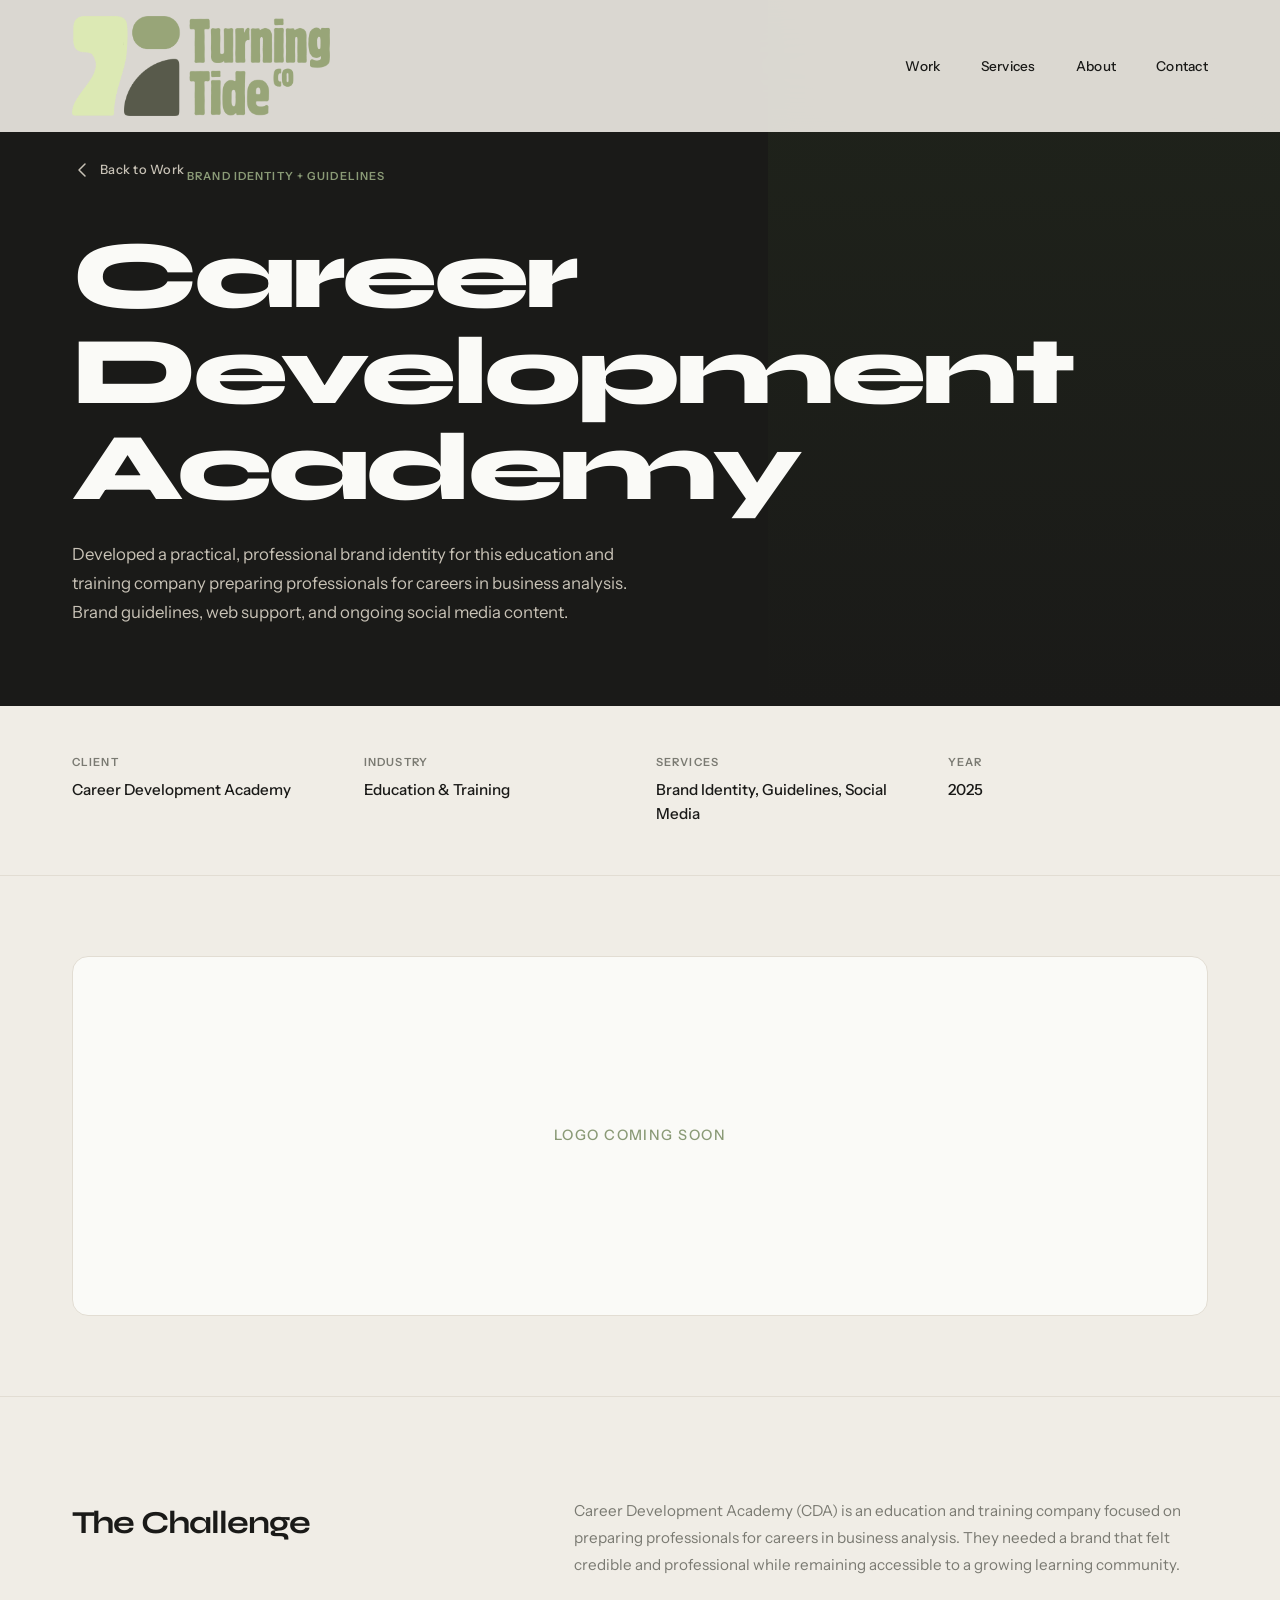
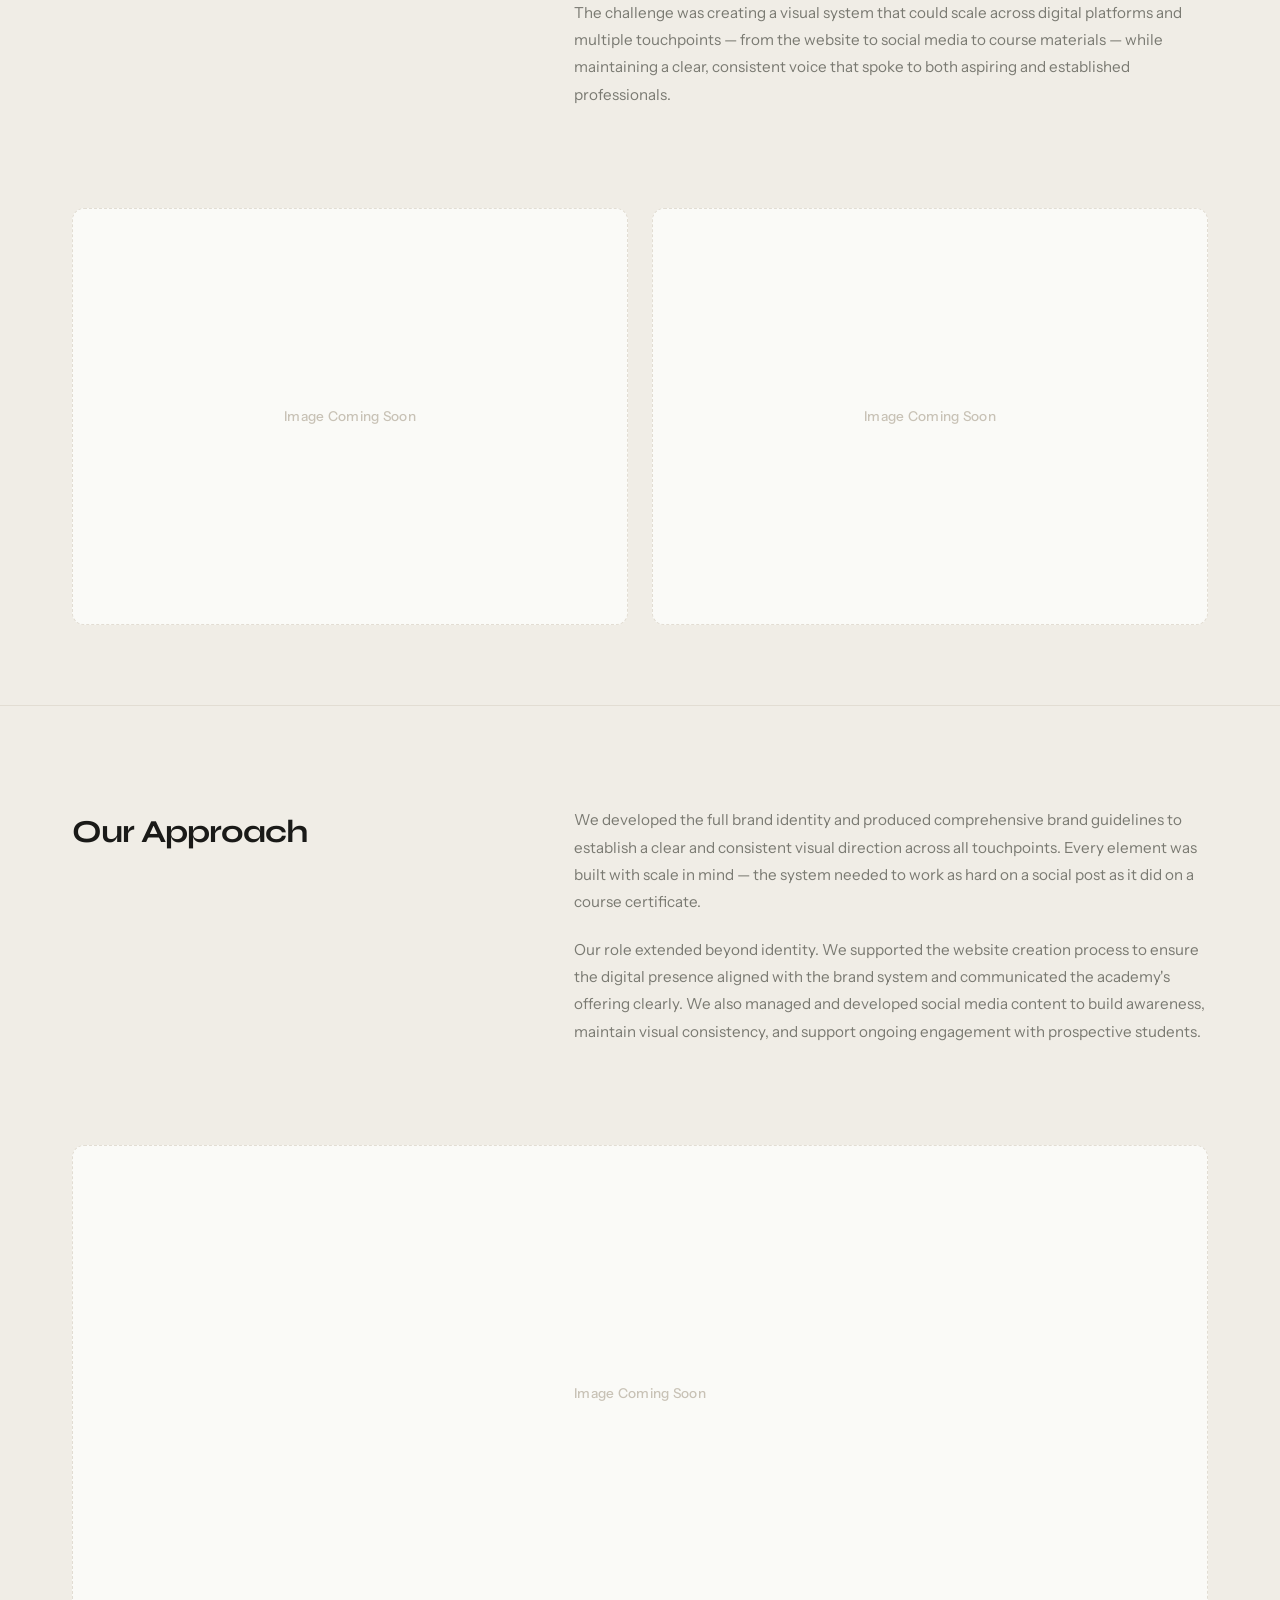
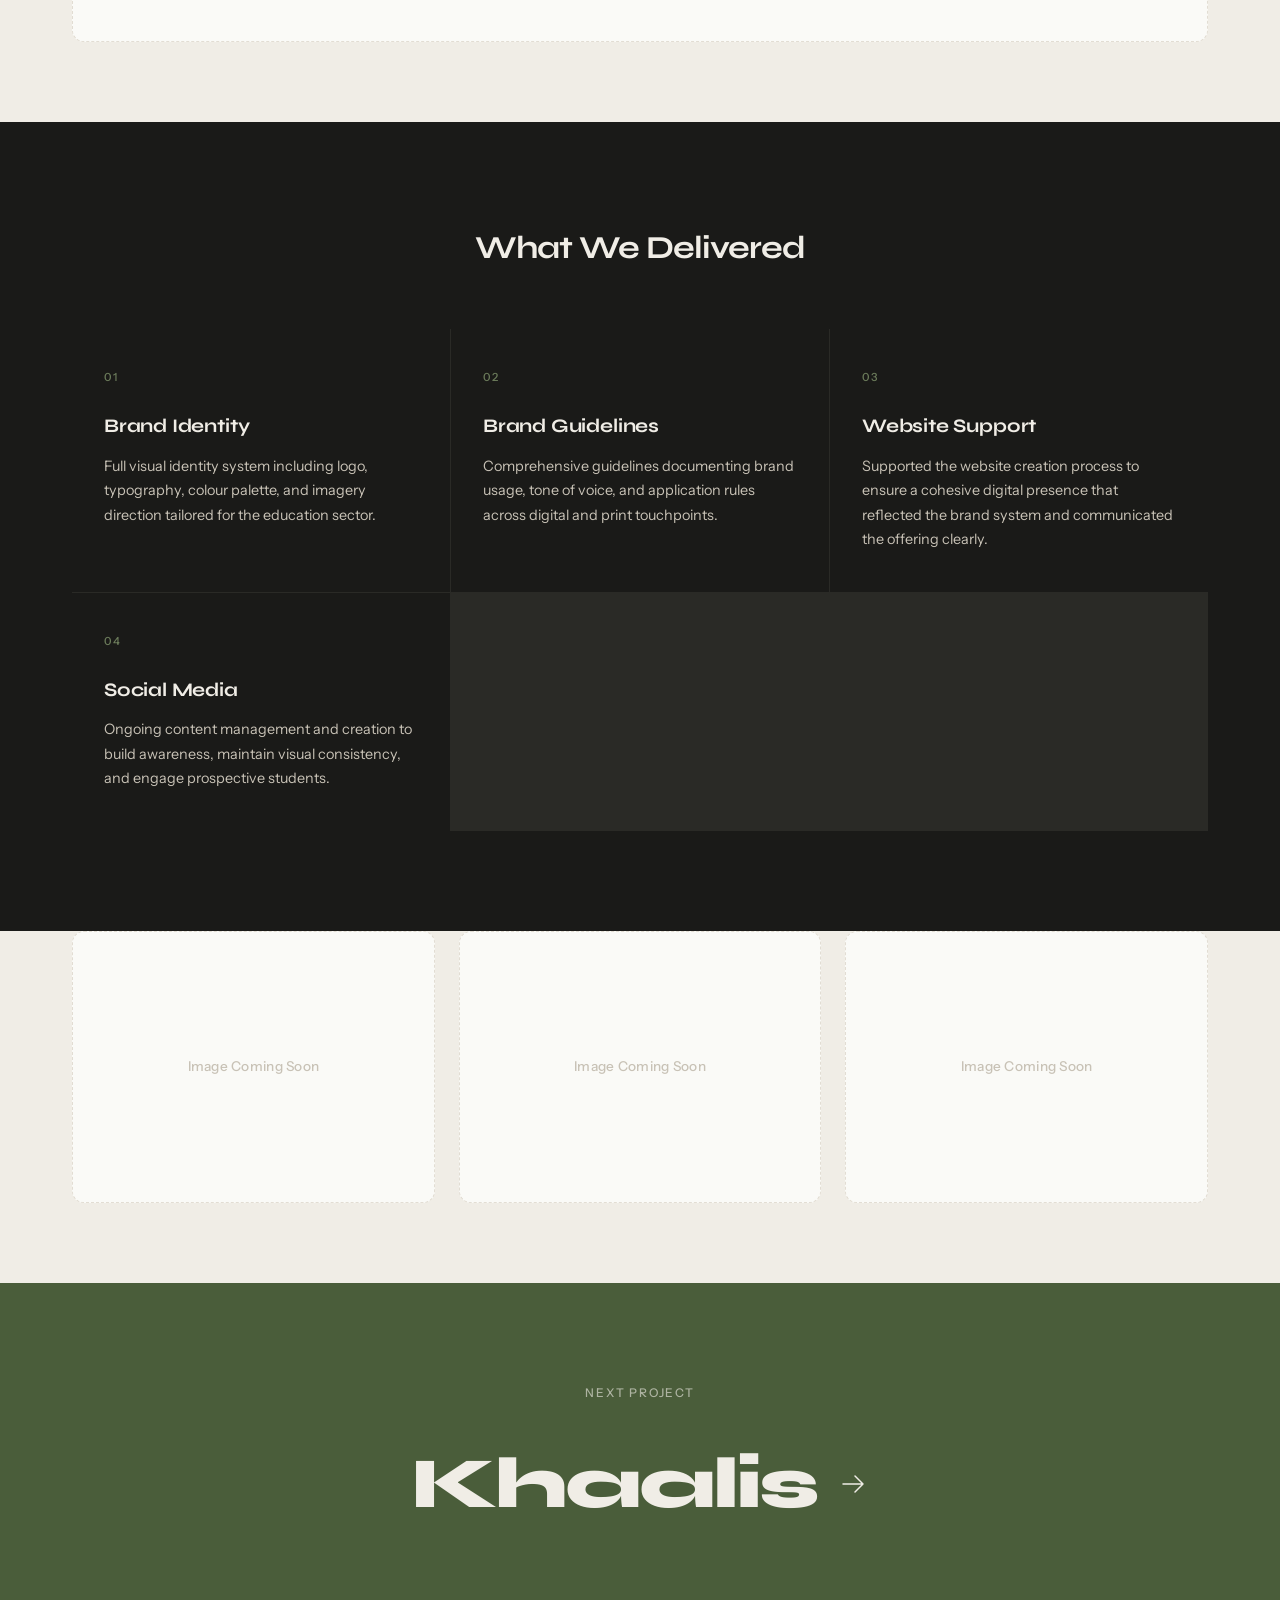
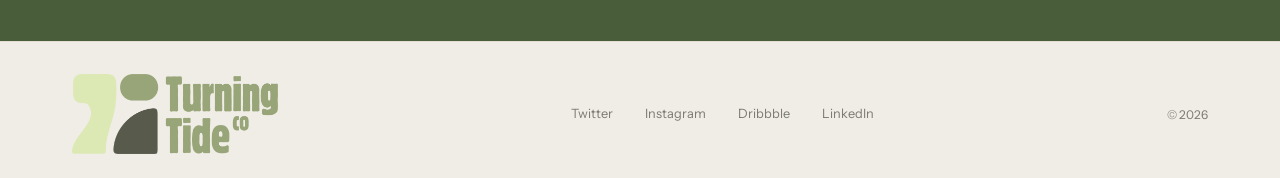
==== cda.html @ 1b7a9dc4 "Add Career Development Academy as fourth case study CDA education and training brand added with bran" ====
<!DOCTYPE html>
<html lang="en">
<head>
  <meta charset="UTF-8">
  <meta name="viewport" content="width=device-width, initial-scale=1.0">
  <title>Career Development Academy — Turning Tide</title>
  <link rel="stylesheet" href="styles.css">
  <link rel="preconnect" href="https://fonts.googleapis.com">
  <link rel="preconnect" href="https://fonts.gstatic.com" crossorigin>
  <link href="https://fonts.googleapis.com/css2?family=Instrument+Sans:wght@400;500;600;700&family=Syne:wght@600;700;800&display=swap" rel="stylesheet">
</head>
<body>

  <!-- Cursor follower -->
  <div class="cursor" id="cursor"></div>

  <!-- Navigation -->
  <nav class="nav nav--scrolled nav--case" id="nav">
    <div class="container nav__inner">
      <a href="index.html" class="nav__logo">
        <img src="logo.png" alt="Turning Tide" class="nav__logo-icon">
      </a>
      <button class="nav__toggle" id="navToggle" aria-label="Toggle menu">
        <span></span>
        <span></span>
      </button>
      <ul class="nav__links" id="navLinks">
        <li><a href="index.html#work">Work</a></li>
        <li><a href="index.html#services">Services</a></li>
        <li><a href="index.html#about">About</a></li>
        <li><a href="index.html#contact">Contact</a></li>
      </ul>
    </div>
  </nav>

  <!-- Case Hero -->
  <header class="case-hero">
    <div class="container">
      <a href="index.html#work" class="case-hero__back">
        <svg width="20" height="20" viewBox="0 0 20 20" fill="none"><path d="M13 4L7 10L13 16" stroke="currentColor" stroke-width="1.5" stroke-linecap="round" stroke-linejoin="round"/></svg>
        Back to Work
      </a>
      <span class="case-hero__category">Brand Identity + Guidelines</span>
      <h1 class="case-hero__title">Career Development Academy</h1>
      <p class="case-hero__summary">Developed a practical, professional brand identity for this education and training company preparing professionals for careers in business analysis. Brand guidelines, web support, and ongoing social media content.</p>
    </div>
  </header>

  <!-- Project Details -->
  <section class="case-details">
    <div class="container">
      <div class="case-details__grid">
        <div class="case-detail">
          <span class="case-detail__label">Client</span>
          <span class="case-detail__value">Career Development Academy</span>
        </div>
        <div class="case-detail">
          <span class="case-detail__label">Industry</span>
          <span class="case-detail__value">Education &amp; Training</span>
        </div>
        <div class="case-detail">
          <span class="case-detail__label">Services</span>
          <span class="case-detail__value">Brand Identity, Guidelines, Social Media</span>
        </div>
        <div class="case-detail">
          <span class="case-detail__label">Year</span>
          <span class="case-detail__value">2025</span>
        </div>
      </div>
    </div>
  </section>

  <!-- Brand Logo Display -->
  <section class="case-showcase">
    <div class="container">
      <div class="case-showcase__logo case-showcase__logo--placeholder">
        <span>Logo Coming Soon</span>
      </div>
    </div>
  </section>

  <!-- Overview -->
  <section class="case-block">
    <div class="container">
      <div class="case-block__layout">
        <h2 class="case-block__title">The Challenge</h2>
        <div class="case-block__text">
          <p>Career Development Academy (CDA) is an education and training company focused on preparing professionals for careers in business analysis. They needed a brand that felt credible and professional while remaining accessible to a growing learning community.</p>
          <p>The challenge was creating a visual system that could scale across digital platforms and multiple touchpoints — from the website to social media to course materials — while maintaining a clear, consistent voice that spoke to both aspiring and established professionals.</p>
        </div>
      </div>
    </div>
  </section>

  <!-- Gallery -->
  <section class="case-gallery">
    <div class="container">
      <div class="case-gallery__grid case-gallery__grid--2">
        <div class="case-gallery__item">
          <div class="case-gallery__placeholder"><span>Image Coming Soon</span></div>
        </div>
        <div class="case-gallery__item">
          <div class="case-gallery__placeholder"><span>Image Coming Soon</span></div>
        </div>
      </div>
    </div>
  </section>

  <!-- Approach -->
  <section class="case-block">
    <div class="container">
      <div class="case-block__layout">
        <h2 class="case-block__title">Our Approach</h2>
        <div class="case-block__text">
          <p>We developed the full brand identity and produced comprehensive brand guidelines to establish a clear and consistent visual direction across all touchpoints. Every element was built with scale in mind — the system needed to work as hard on a social post as it did on a course certificate.</p>
          <p>Our role extended beyond identity. We supported the website creation process to ensure the digital presence aligned with the brand system and communicated the academy's offering clearly. We also managed and developed social media content to build awareness, maintain visual consistency, and support ongoing engagement with prospective students.</p>
        </div>
      </div>
    </div>
  </section>

  <!-- Full Width Gallery -->
  <section class="case-gallery">
    <div class="container">
      <div class="case-gallery__full">
        <div class="case-gallery__placeholder case-gallery__placeholder--wide"><span>Image Coming Soon</span></div>
      </div>
    </div>
  </section>

  <!-- What We Delivered -->
  <section class="case-block case-block--dark">
    <div class="container">
      <h2 class="case-block__title case-block__title--center">What We Delivered</h2>
      <div class="case-deliverables__grid">
        <div class="case-deliverable">
          <span class="case-deliverable__num">01</span>
          <h3>Brand Identity</h3>
          <p>Full visual identity system including logo, typography, colour palette, and imagery direction tailored for the education sector.</p>
        </div>
        <div class="case-deliverable">
          <span class="case-deliverable__num">02</span>
          <h3>Brand Guidelines</h3>
          <p>Comprehensive guidelines documenting brand usage, tone of voice, and application rules across digital and print touchpoints.</p>
        </div>
        <div class="case-deliverable">
          <span class="case-deliverable__num">03</span>
          <h3>Website Support</h3>
          <p>Supported the website creation process to ensure a cohesive digital presence that reflected the brand system and communicated the offering clearly.</p>
        </div>
        <div class="case-deliverable">
          <span class="case-deliverable__num">04</span>
          <h3>Social Media</h3>
          <p>Ongoing content management and creation to build awareness, maintain visual consistency, and engage prospective students.</p>
        </div>
      </div>
    </div>
  </section>

  <!-- Bottom Gallery -->
  <section class="case-gallery">
    <div class="container">
      <div class="case-gallery__grid case-gallery__grid--3">
        <div class="case-gallery__item">
          <div class="case-gallery__placeholder"><span>Image Coming Soon</span></div>
        </div>
        <div class="case-gallery__item">
          <div class="case-gallery__placeholder"><span>Image Coming Soon</span></div>
        </div>
        <div class="case-gallery__item">
          <div class="case-gallery__placeholder"><span>Image Coming Soon</span></div>
        </div>
      </div>
    </div>
  </section>

  <!-- Next Project -->
  <section class="case-next">
    <div class="container">
      <span class="case-next__label">Next Project</span>
      <a href="khaalis.html" class="case-next__link">
        <h2 class="case-next__title">Khaalis</h2>
        <svg width="32" height="32" viewBox="0 0 32 32" fill="none"><path d="M6 16H26M26 16L18 8M26 16L18 24" stroke="currentColor" stroke-width="1.5" stroke-linecap="round" stroke-linejoin="round"/></svg>
      </a>
    </div>
  </section>

  <!-- Footer -->
  <footer class="footer">
    <div class="container footer__inner">
      <a href="index.html" class="footer__logo">
        <img src="logo.png" alt="Turning Tide" class="footer__logo-icon">
      </a>
      <div class="footer__links">
        <a href="#">Twitter</a>
        <a href="#">Instagram</a>
        <a href="#">Dribbble</a>
        <a href="#">LinkedIn</a>
      </div>
      <span class="footer__copy">&copy; 2026</span>
    </div>
  </footer>

  <script src="script.js"></script>
</body>
</html>
---- styles.css ----
/* ========================================
   Turning Tide — Minimalist Creative Agency
   Green Khaki Palette
   ======================================== */

*, *::before, *::after {
  margin: 0;
  padding: 0;
  box-sizing: border-box;
}

:root {
  --khaki: #6b7b5a;
  --khaki-light: #8a9a76;
  --khaki-dark: #4a5d3a;
  --khaki-muted: #3d4f32;
  --olive: #2c3a22;
  --cream: #f0ede6;
  --cream-dark: #e2ddd3;
  --stone: #c8c2b6;
  --charcoal: #1a1a18;
  --charcoal-light: #2a2a26;
  --text: #1a1a18;
  --text-muted: #7a7a72;
  --white: #fafaf7;
  --font-heading: 'Syne', sans-serif;
  --font-body: 'Instrument Sans', sans-serif;
  --ease: cubic-bezier(0.16, 1, 0.3, 1);
}

html {
  scroll-behavior: smooth;
  -webkit-font-smoothing: antialiased;
}

body {
  font-family: var(--font-body);
  background: var(--cream);
  color: var(--text);
  line-height: 1.6;
  overflow-x: hidden;
  cursor: default;
}

a {
  color: inherit;
  text-decoration: none;
}

ul { list-style: none; }

.container {
  width: 100%;
  max-width: 1200px;
  margin: 0 auto;
  padding: 0 32px;
}

/* --- Custom Cursor --- */
.cursor {
  width: 16px;
  height: 16px;
  border: 1.5px solid var(--khaki-dark);
  border-radius: 50%;
  position: fixed;
  pointer-events: none;
  z-index: 9999;
  transition: transform 0.15s var(--ease), opacity 0.15s;
  transform: translate(-50%, -50%);
  opacity: 0;
  mix-blend-mode: difference;
}

.cursor--visible {
  opacity: 1;
}

.cursor--hover {
  transform: translate(-50%, -50%) scale(3);
  background: var(--khaki);
  border-color: var(--khaki);
  opacity: 0.3;
}

/* --- Navigation --- */
.nav {
  position: fixed;
  top: 0;
  left: 0;
  right: 0;
  z-index: 100;
  padding: 24px 0;
  transition: all 0.5s var(--ease);
  mix-blend-mode: difference;
}

.nav--scrolled {
  mix-blend-mode: normal;
  background: rgba(240, 237, 230, 0.9);
  backdrop-filter: blur(30px);
  padding: 16px 0;
}

.nav__inner {
  display: flex;
  align-items: center;
  justify-content: space-between;
}

.nav__logo {
  display: flex;
  align-items: center;
}

.nav__logo-icon {
  height: 100px;
  width: auto;
}

.nav__links {
  display: flex;
  align-items: center;
  gap: 40px;
}

.nav__links a {
  font-size: 0.85rem;
  font-weight: 500;
  color: var(--white);
  letter-spacing: 0.02em;
  position: relative;
  transition: opacity 0.3s;
}

.nav--scrolled .nav__links a {
  color: var(--text);
}

.nav__links a::after {
  content: '';
  position: absolute;
  bottom: -4px;
  left: 0;
  width: 0;
  height: 1px;
  background: currentColor;
  transition: width 0.3s var(--ease);
}

.nav__links a:hover::after {
  width: 100%;
}

.nav__toggle {
  display: none;
  flex-direction: column;
  gap: 6px;
  background: none;
  border: none;
  cursor: pointer;
  padding: 4px;
  width: 28px;
}

.nav__toggle span {
  display: block;
  width: 100%;
  height: 1.5px;
  background: var(--white);
  transition: all 0.3s var(--ease);
}

.nav--scrolled .nav__toggle span {
  background: var(--charcoal);
}

/* --- Hero --- */
.hero {
  min-height: 100vh;
  display: flex;
  align-items: flex-end;
  padding: 0 0 80px;
  background: var(--charcoal);
  position: relative;
  overflow: hidden;
}

.hero::before {
  content: '';
  position: absolute;
  top: 0;
  right: 0;
  width: 50%;
  height: 100%;
  background: linear-gradient(180deg, var(--olive) 0%, var(--charcoal) 100%);
  opacity: 0.4;
}

.hero .container {
  position: relative;
  z-index: 2;
  width: 100%;
}

.hero__tagline {
  font-size: 0.8rem;
  font-weight: 500;
  letter-spacing: 0.15em;
  text-transform: uppercase;
  color: var(--khaki-light);
  margin-bottom: 32px;
}

.hero__title {
  font-family: var(--font-heading);
  font-weight: 800;
  line-height: 0.95;
  letter-spacing: -0.04em;
}

.hero__line {
  display: block;
  font-size: clamp(3.5rem, 10vw, 8rem);
  color: var(--white);
}

.hero__line--accent {
  color: var(--khaki-light);
}

.hero__scroll {
  position: absolute;
  right: 48px;
  bottom: 80px;
  display: flex;
  flex-direction: column;
  align-items: center;
  gap: 12px;
  z-index: 2;
}

.hero__scroll span {
  font-size: 0.7rem;
  letter-spacing: 0.15em;
  text-transform: uppercase;
  color: var(--stone);
  writing-mode: vertical-rl;
}

.hero__scroll-line {
  width: 1px;
  height: 60px;
  background: var(--khaki);
  position: relative;
  overflow: hidden;
}

.hero__scroll-line::after {
  content: '';
  position: absolute;
  top: -100%;
  left: 0;
  width: 100%;
  height: 100%;
  background: var(--cream);
  animation: scrollLine 2s ease-in-out infinite;
}

@keyframes scrollLine {
  0% { top: -100%; }
  100% { top: 100%; }
}

/* --- Marquee --- */
.marquee {
  padding: 24px 0;
  border-top: 1px solid var(--cream-dark);
  border-bottom: 1px solid var(--cream-dark);
  overflow: hidden;
  background: var(--cream);
}

.marquee__track {
  display: flex;
  gap: 40px;
  align-items: center;
  animation: marquee 20s linear infinite;
  width: max-content;
}

.marquee__track span {
  font-family: var(--font-heading);
  font-size: 0.85rem;
  font-weight: 600;
  letter-spacing: 0.1em;
  text-transform: uppercase;
  color: var(--text-muted);
  white-space: nowrap;
}

.marquee__dot {
  width: 5px;
  height: 5px;
  border-radius: 50%;
  background: var(--khaki);
  flex-shrink: 0;
}

@keyframes marquee {
  0% { transform: translateX(0); }
  100% { transform: translateX(-50%); }
}

/* --- Section Common --- */
.section-header {
  display: flex;
  align-items: baseline;
  gap: 24px;
  margin-bottom: 64px;
  padding-bottom: 24px;
  border-bottom: 1px solid var(--cream-dark);
}

.section-number {
  font-family: var(--font-body);
  font-size: 0.75rem;
  font-weight: 500;
  color: var(--text-muted);
  letter-spacing: 0.05em;
}

.section-title {
  font-family: var(--font-heading);
  font-size: clamp(1.5rem, 3vw, 2rem);
  font-weight: 700;
  letter-spacing: -0.03em;
  color: var(--charcoal);
}

/* --- Work --- */
.work {
  padding: 120px 0;
}

.work__grid {
  display: grid;
  grid-template-columns: repeat(2, 1fr);
  gap: 32px;
}

.work-card {
  background: var(--white);
  border-radius: 16px;
  overflow: hidden;
  border: 1px solid var(--cream-dark);
  transition: transform 0.4s var(--ease), box-shadow 0.4s var(--ease);
}

.work-card:hover {
  transform: translateY(-4px);
  box-shadow: 0 20px 60px rgba(0, 0, 0, 0.08);
}

.work-card__logo {
  display: flex;
  align-items: center;
  justify-content: center;
  height: 240px;
  padding: 40px;
  background: var(--cream);
  border-bottom: 1px solid var(--cream-dark);
}

.work-card__logo img {
  max-height: 100%;
  max-width: 100%;
  object-fit: contain;
}

.work-card__logo--placeholder {
  background: var(--charcoal);
}

.work-card__logo--placeholder span {
  font-family: var(--font-heading);
  font-size: 4rem;
  font-weight: 800;
  color: var(--khaki-light);
  letter-spacing: -0.04em;
}

.case-showcase__logo--placeholder {
  background: var(--charcoal);
  border: none;
}

.case-showcase__logo--placeholder span {
  font-size: 0.9rem;
  font-weight: 500;
  letter-spacing: 0.1em;
  text-transform: uppercase;
  color: var(--khaki-light);
}

.work-card__body {
  padding: 32px;
}

.work-card__category {
  font-size: 0.7rem;
  font-weight: 600;
  letter-spacing: 0.1em;
  text-transform: uppercase;
  color: var(--khaki);
}

.work-card__title {
  font-family: var(--font-heading);
  font-size: 1.6rem;
  font-weight: 700;
  letter-spacing: -0.03em;
  color: var(--charcoal);
  margin: 8px 0 12px;
}

.work-card__desc {
  font-size: 0.9rem;
  color: var(--text-muted);
  line-height: 1.65;
}

.work-card__buttons {
  display: flex;
  gap: 12px;
  margin-top: 20px;
}

.work-card__btn {
  display: inline-block;
  padding: 12px 28px;
  font-size: 0.75rem;
  font-weight: 600;
  letter-spacing: 0.08em;
  text-transform: uppercase;
  color: var(--cream);
  background: var(--charcoal);
  border: 1px solid var(--charcoal);
  transition: all 0.3s var(--ease);
  text-decoration: none;
}

.work-card__btn:hover {
  background: var(--khaki-dark);
  border-color: var(--khaki-dark);
}

.work-card__btn--outline {
  background: transparent;
  color: var(--charcoal);
  border-color: var(--cream-dark);
}

.work-card__btn--outline:hover {
  background: var(--charcoal);
  color: var(--cream);
  border-color: var(--charcoal);
}

/* --- Services --- */
.services {
  padding: 120px 0;
  background: var(--charcoal);
  color: var(--cream);
}

.services .section-header {
  border-bottom-color: var(--charcoal-light);
}

.services .section-number {
  color: var(--khaki);
}

.services .section-title {
  color: var(--cream);
}

.services__grid {
  display: grid;
  grid-template-columns: repeat(3, 1fr);
  gap: 1px;
  background: var(--charcoal-light);
}

.service {
  padding: 48px 40px;
  background: var(--charcoal);
  transition: background 0.4s var(--ease);
}

.service:hover {
  background: var(--charcoal-light);
}

.service__number {
  display: block;
  font-size: 0.7rem;
  font-weight: 500;
  color: var(--khaki);
  letter-spacing: 0.1em;
  margin-bottom: 32px;
}

.service__title {
  font-family: var(--font-heading);
  font-size: 1.5rem;
  font-weight: 700;
  letter-spacing: -0.02em;
  color: var(--cream);
  margin-bottom: 16px;
}

.service__desc {
  font-size: 0.9rem;
  color: var(--stone);
  line-height: 1.7;
}

/* --- About --- */
.about {
  padding: 120px 0;
}

.about__content {
  display: grid;
  grid-template-columns: 2fr 1fr;
  gap: 80px;
  align-items: start;
  margin-bottom: 100px;
}

.about__large {
  font-family: var(--font-heading);
  font-size: clamp(1.3rem, 2.5vw, 1.8rem);
  font-weight: 600;
  line-height: 1.4;
  letter-spacing: -0.02em;
  color: var(--charcoal);
  margin-bottom: 24px;
}

.about__text p:last-child {
  font-size: 0.95rem;
  color: var(--text-muted);
  line-height: 1.75;
}

.about__stats {
  display: flex;
  flex-direction: column;
  gap: 32px;
  padding-top: 8px;
}

.about__stat-number {
  display: block;
  font-family: var(--font-heading);
  font-size: 2.5rem;
  font-weight: 700;
  color: var(--khaki-dark);
  letter-spacing: -0.03em;
  line-height: 1;
}

.about__stat-label {
  font-size: 0.8rem;
  color: var(--text-muted);
  letter-spacing: 0.05em;
  text-transform: uppercase;
  margin-top: 4px;
}

/* Process */
.process {
  padding-top: 80px;
  border-top: 1px solid var(--cream-dark);
}

.process__heading {
  font-family: var(--font-heading);
  font-size: 1.2rem;
  font-weight: 700;
  letter-spacing: -0.02em;
  margin-bottom: 48px;
  color: var(--charcoal);
}

.process__steps {
  display: grid;
  grid-template-columns: repeat(4, 1fr);
  gap: 32px;
}

.process__step {
  display: flex;
  flex-direction: column;
  gap: 16px;
}

.process__step-num {
  font-size: 0.7rem;
  font-weight: 500;
  color: var(--khaki);
  letter-spacing: 0.1em;
}

.process__step h4 {
  font-family: var(--font-heading);
  font-size: 1rem;
  font-weight: 700;
  color: var(--charcoal);
  margin-bottom: 4px;
}

.process__step p {
  font-size: 0.85rem;
  color: var(--text-muted);
  line-height: 1.65;
}

/* --- Testimonials --- */
.testimonials {
  padding: 100px 0;
  background: var(--khaki-dark);
}

.testimonials__list {
  display: grid;
  grid-template-columns: repeat(2, 1fr);
  gap: 48px;
}

.testimonial p {
  font-family: var(--font-heading);
  font-size: clamp(1.1rem, 2vw, 1.4rem);
  font-weight: 600;
  color: var(--cream);
  line-height: 1.5;
  letter-spacing: -0.01em;
  margin-bottom: 24px;
}

.testimonial cite {
  font-style: normal;
  font-size: 0.8rem;
  color: var(--khaki-light);
  letter-spacing: 0.05em;
}

/* --- Contact --- */
.contact {
  padding: 120px 0;
}

.contact__inner {
  display: grid;
  grid-template-columns: 1fr 1fr;
  gap: 80px;
  align-items: start;
}

.contact__title {
  font-family: var(--font-heading);
  font-size: clamp(2.5rem, 5vw, 4rem);
  font-weight: 800;
  letter-spacing: -0.04em;
  line-height: 1.05;
  color: var(--charcoal);
  margin-top: 16px;
  margin-bottom: 32px;
}

.contact__details a {
  font-size: 0.9rem;
  color: var(--text-muted);
  border-bottom: 1px solid var(--cream-dark);
  padding-bottom: 2px;
  transition: all 0.3s;
}

.contact__details a:hover {
  color: var(--khaki-dark);
  border-color: var(--khaki-dark);
}

.contact__form {
  display: flex;
  flex-direction: column;
  gap: 0;
}

.form-group {
  border-bottom: 1px solid var(--cream-dark);
}

.form-group input,
.form-group select,
.form-group textarea {
  width: 100%;
  padding: 20px 0;
  background: transparent;
  border: none;
  color: var(--text);
  font-family: var(--font-body);
  font-size: 0.95rem;
  outline: none;
  transition: border-color 0.3s;
}

.form-group input::placeholder,
.form-group textarea::placeholder {
  color: var(--stone);
}

.form-group input:focus,
.form-group select:focus,
.form-group textarea:focus {
  border-color: var(--khaki);
}

.form-group select {
  appearance: none;
  background-image: url("data:image/svg+xml,%3Csvg width='10' height='6' viewBox='0 0 10 6' fill='none' xmlns='http://www.w3.org/2000/svg'%3E%3Cpath d='M1 1l4 4 4-4' stroke='%237a7a72' stroke-width='1' stroke-linecap='round'/%3E%3C/svg%3E");
  background-repeat: no-repeat;
  background-position: right 0 center;
  cursor: pointer;
}

.form-group textarea {
  resize: none;
  min-height: 80px;
}

.btn {
  display: inline-flex;
  align-items: center;
  justify-content: center;
  padding: 18px 48px;
  background: var(--charcoal);
  color: var(--cream);
  border: none;
  border-radius: 0;
  font-family: var(--font-body);
  font-weight: 600;
  font-size: 0.85rem;
  letter-spacing: 0.05em;
  text-transform: uppercase;
  cursor: pointer;
  transition: all 0.4s var(--ease);
  margin-top: 32px;
  align-self: flex-start;
}

.btn:hover {
  background: var(--khaki-dark);
}

/* --- Footer --- */
.footer {
  padding: 32px 0;
  border-top: 1px solid var(--cream-dark);
}

.footer__inner {
  display: flex;
  align-items: center;
  justify-content: space-between;
}

.footer__logo {
  display: flex;
  align-items: center;
  gap: 10px;
  font-family: var(--font-heading);
  font-weight: 700;
  font-size: 0.85rem;
  letter-spacing: -0.02em;
  color: var(--charcoal);
  text-decoration: none;
}

.footer__logo-icon {
  height: 80px;
  width: auto;
}

.footer__links {
  display: flex;
  gap: 32px;
}

.footer__links a {
  font-size: 0.8rem;
  color: var(--text-muted);
  transition: color 0.3s;
}

.footer__links a:hover {
  color: var(--charcoal);
}

.footer__copy {
  font-size: 0.75rem;
  color: var(--text-muted);
}

/* --- Case Study Pages --- */
.nav--case {
  mix-blend-mode: normal;
}

.case-hero {
  padding: 160px 0 80px;
  background: var(--charcoal);
  position: relative;
}

.case-hero::before {
  content: '';
  position: absolute;
  top: 0;
  right: 0;
  width: 40%;
  height: 100%;
  background: linear-gradient(180deg, var(--olive) 0%, var(--charcoal) 100%);
  opacity: 0.3;
}

.case-hero .container {
  position: relative;
  z-index: 2;
}

.case-hero__back {
  display: inline-flex;
  align-items: center;
  gap: 8px;
  font-size: 0.8rem;
  font-weight: 500;
  color: var(--stone);
  letter-spacing: 0.02em;
  margin-bottom: 48px;
  transition: color 0.3s;
}

.case-hero__back:hover {
  color: var(--cream);
}

.case-hero__category {
  display: inline-block;
  font-size: 0.7rem;
  font-weight: 600;
  letter-spacing: 0.1em;
  text-transform: uppercase;
  color: var(--khaki-light);
  margin-bottom: 16px;
}

.case-hero__title {
  font-family: var(--font-heading);
  font-size: clamp(3.5rem, 8vw, 6rem);
  font-weight: 800;
  letter-spacing: -0.04em;
  line-height: 1;
  color: var(--white);
  margin-bottom: 24px;
}

.case-hero__summary {
  font-size: 1.05rem;
  color: var(--stone);
  line-height: 1.7;
  max-width: 560px;
}

.case-hero__actions {
  margin-top: 32px;
}

.case-hero__link {
  display: inline-block;
  padding: 14px 36px;
  font-size: 0.75rem;
  font-weight: 600;
  letter-spacing: 0.08em;
  text-transform: uppercase;
  color: var(--charcoal);
  background: var(--cream);
  transition: all 0.3s var(--ease);
}

.case-hero__link:hover {
  background: var(--khaki-light);
  color: var(--charcoal);
}

/* Case Details Bar */
.case-details {
  padding: 48px 0;
  border-bottom: 1px solid var(--cream-dark);
}

.case-details__grid {
  display: grid;
  grid-template-columns: repeat(4, 1fr);
  gap: 32px;
}

.case-detail {
  display: flex;
  flex-direction: column;
  gap: 6px;
}

.case-detail__label {
  font-size: 0.7rem;
  font-weight: 600;
  letter-spacing: 0.1em;
  text-transform: uppercase;
  color: var(--text-muted);
}

.case-detail__value {
  font-size: 0.95rem;
  color: var(--charcoal);
  font-weight: 500;
}

/* Case Showcase (logo display) */
.case-showcase {
  padding: 80px 0;
}

.case-showcase__logo {
  display: flex;
  align-items: center;
  justify-content: center;
  background: var(--white);
  border: 1px solid var(--cream-dark);
  border-radius: 16px;
  padding: 80px;
  min-height: 360px;
}

.case-showcase__logo img {
  max-width: 100%;
  max-height: 240px;
  object-fit: contain;
}

/* Case Content Blocks */
.case-block {
  padding: 100px 0;
  border-top: 1px solid var(--cream-dark);
}

.case-block--dark {
  background: var(--charcoal);
  border-top: none;
}

.case-block__layout {
  display: grid;
  grid-template-columns: 1fr 1.5fr;
  gap: 80px;
  align-items: start;
}

.case-block__title {
  font-family: var(--font-heading);
  font-size: clamp(1.5rem, 3vw, 2rem);
  font-weight: 700;
  letter-spacing: -0.03em;
  color: var(--charcoal);
  position: sticky;
  top: 120px;
}

.case-block--dark .case-block__title {
  color: var(--cream);
}

.case-block__title--center {
  text-align: center;
  margin-bottom: 56px;
  position: static;
}

.case-block__text p {
  font-size: 0.95rem;
  color: var(--text-muted);
  line-height: 1.8;
}

.case-block__text p + p {
  margin-top: 20px;
}

/* Case Deliverables Grid */
.case-deliverables__grid {
  display: grid;
  grid-template-columns: repeat(3, 1fr);
  gap: 1px;
  background: var(--charcoal-light);
}

.case-deliverable {
  padding: 40px 32px;
  background: var(--charcoal);
}

.case-deliverable__num {
  display: block;
  font-size: 0.7rem;
  font-weight: 500;
  color: var(--khaki);
  letter-spacing: 0.1em;
  margin-bottom: 24px;
}

.case-deliverable h3 {
  font-family: var(--font-heading);
  font-size: 1.2rem;
  font-weight: 700;
  color: var(--cream);
  margin-bottom: 12px;
  letter-spacing: -0.01em;
}

.case-deliverable p {
  font-size: 0.9rem;
  color: var(--stone);
  line-height: 1.7;
}

/* Case Gallery */
.case-gallery {
  padding: 0 0 80px;
}

.case-gallery__grid {
  display: grid;
  gap: 24px;
}

.case-gallery__grid--2 {
  grid-template-columns: repeat(2, 1fr);
}

.case-gallery__grid--3 {
  grid-template-columns: repeat(3, 1fr);
}

.case-gallery__placeholder {
  display: flex;
  align-items: center;
  justify-content: center;
  background: var(--white);
  border: 1px dashed var(--cream-dark);
  border-radius: 12px;
  aspect-ratio: 4/3;
  color: var(--stone);
  font-size: 0.85rem;
  font-weight: 500;
  letter-spacing: 0.02em;
}

.case-gallery__placeholder--wide {
  aspect-ratio: 16/7;
}

/* Next Project */
.case-next {
  padding: 100px 0;
  background: var(--khaki-dark);
  text-align: center;
}

.case-next__label {
  display: block;
  font-size: 0.75rem;
  font-weight: 500;
  letter-spacing: 0.15em;
  text-transform: uppercase;
  color: var(--cream);
  opacity: 0.6;
  margin-bottom: 24px;
}

.case-next__link {
  display: inline-flex;
  align-items: center;
  gap: 20px;
  transition: opacity 0.3s;
}

.case-next__link:hover {
  opacity: 0.7;
}

.case-next__title {
  font-family: var(--font-heading);
  font-size: clamp(2.5rem, 6vw, 4.5rem);
  font-weight: 800;
  letter-spacing: -0.04em;
  color: var(--cream);
}

.case-next__link svg {
  color: var(--cream);
  flex-shrink: 0;
}

/* --- Responsive: Tablet --- */
@media (max-width: 1024px) {
  .container {
    padding: 0 24px;
  }

  .services__grid {
    grid-template-columns: 1fr;
    gap: 0;
    background: var(--charcoal);
  }

  .service {
    border-bottom: 1px solid var(--charcoal-light);
    padding: 40px 32px;
  }

  .about__content {
    grid-template-columns: 1fr;
    gap: 48px;
    margin-bottom: 64px;
  }

  .about__stats {
    flex-direction: row;
    gap: 48px;
  }

  .process__steps {
    grid-template-columns: repeat(2, 1fr);
    gap: 24px;
  }

  .testimonials__list {
    grid-template-columns: 1fr;
    gap: 32px;
  }

  .contact__inner {
    grid-template-columns: 1fr;
    gap: 48px;
  }

  .work {
    padding: 80px 0;
  }

  .services {
    padding: 80px 0;
  }

  .about {
    padding: 80px 0;
  }

  .testimonials {
    padding: 64px 0;
  }

  .contact {
    padding: 80px 0;
  }

  .section-header {
    margin-bottom: 40px;
  }

  /* Case study tablet */
  .case-block__layout {
    grid-template-columns: 1fr;
    gap: 32px;
  }

  .case-block__title {
    position: static;
  }

  .case-details__grid {
    grid-template-columns: repeat(2, 1fr);
    gap: 24px;
  }

  .case-deliverables__grid {
    grid-template-columns: 1fr;
    gap: 0;
    background: var(--charcoal);
  }

  .case-deliverable {
    border-bottom: 1px solid var(--charcoal-light);
  }

  .case-gallery__grid--3 {
    grid-template-columns: repeat(2, 1fr);
  }
}

/* --- Responsive: Mobile --- */
@media (max-width: 768px) {
  .container {
    padding: 0 20px;
  }

  /* Mobile Nav - fullscreen overlay */
  .nav {
    padding: 16px 0;
  }

  .nav--scrolled {
    padding: 12px 0;
  }

  /* When menu is open, disable blend mode so nav sits on top cleanly */
  .nav.nav--open {
    mix-blend-mode: normal;
    background: var(--charcoal);
    position: fixed;
    z-index: 200;
  }

  .nav.nav--open .nav__logo {
    color: var(--cream);
  }

  .nav__links {
    display: none;
    position: fixed;
    top: 0;
    left: 0;
    right: 0;
    bottom: 0;
    flex-direction: column;
    justify-content: center;
    align-items: center;
    gap: 40px;
    background: var(--charcoal);
    z-index: 199;
    padding-top: 80px;
  }

  .nav__links.active {
    display: flex;
  }

  .nav__links li {
    opacity: 0;
    transform: translateY(20px);
    animation: navFadeIn 0.4s var(--ease) forwards;
  }

  .nav__links.active li:nth-child(1) { animation-delay: 0.05s; }
  .nav__links.active li:nth-child(2) { animation-delay: 0.1s; }
  .nav__links.active li:nth-child(3) { animation-delay: 0.15s; }
  .nav__links.active li:nth-child(4) { animation-delay: 0.2s; }

  @keyframes navFadeIn {
    to { opacity: 1; transform: translateY(0); }
  }

  .nav__links a {
    font-family: var(--font-heading);
    font-size: 2rem;
    font-weight: 700;
    color: var(--cream) !important;
    letter-spacing: -0.02em;
  }

  .nav__links a::after {
    display: none;
  }

  .nav__toggle {
    display: flex;
    z-index: 201;
    width: 44px;
    height: 44px;
    align-items: center;
    justify-content: center;
    -webkit-tap-highlight-color: transparent;
  }

  .nav__toggle.active span {
    background: var(--cream);
  }

  .nav__toggle.active span:first-child {
    transform: rotate(45deg) translate(2px, 3px);
  }

  .nav__toggle.active span:last-child {
    transform: rotate(-45deg) translate(2px, -3px);
  }

  /* Nav logo mobile */
  .nav__logo-icon {
    height: 60px;
  }

  /* Hero mobile */
  .hero {
    min-height: 85vh;
    padding-bottom: 48px;
  }

  .hero__tagline {
    font-size: 0.7rem;
    margin-bottom: 24px;
  }

  .hero__line {
    font-size: clamp(2.8rem, 11vw, 4rem);
  }

  .hero__scroll {
    display: none;
  }

  /* Case study mobile */
  .case-hero {
    padding: 120px 0 48px;
  }

  .case-hero__back {
    margin-bottom: 32px;
  }

  .case-hero__title {
    font-size: clamp(2.5rem, 10vw, 3.5rem);
    margin-bottom: 16px;
  }

  .case-hero__summary {
    font-size: 0.95rem;
  }

  .case-details__grid {
    grid-template-columns: 1fr 1fr;
    gap: 20px;
  }

  .case-showcase {
    padding: 48px 0;
  }

  .case-showcase__logo {
    padding: 40px 24px;
    min-height: 200px;
  }

  .case-showcase__logo img {
    max-height: 140px;
  }

  .case-block {
    padding: 64px 0;
  }

  .case-gallery__grid--2,
  .case-gallery__grid--3 {
    grid-template-columns: 1fr;
  }

  .case-gallery__placeholder {
    aspect-ratio: 3/2;
  }

  .case-next {
    padding: 64px 0;
  }

  .case-next__title {
    font-size: clamp(2rem, 8vw, 3rem);
  }

  /* Marquee mobile */
  .marquee {
    padding: 16px 0;
  }

  .marquee__track {
    gap: 24px;
  }

  .marquee__track span {
    font-size: 0.7rem;
  }

  /* Section headers mobile */
  .section-header {
    margin-bottom: 32px;
    padding-bottom: 16px;
    gap: 16px;
  }

  .section-title {
    font-size: 1.3rem;
  }

  /* Work mobile */
  .work {
    padding: 64px 0;
  }

  .work__grid {
    grid-template-columns: 1fr;
    gap: 24px;
  }

  .work-card__logo {
    height: 80px;
    padding: 16px;
  }

  .work-card__body {
    padding: 24px;
  }

  .work-card__title {
    font-size: 1.3rem;
  }

  .work-card__desc {
    font-size: 0.85rem;
  }

  .work-card__buttons {
    flex-direction: column;
    gap: 8px;
  }

  .work-card__btn {
    width: 100%;
    text-align: center;
    padding: 14px 24px;
  }

  /* Services mobile */
  .services {
    padding: 64px 0;
  }

  .service {
    padding: 32px 24px;
  }

  .service__number {
    margin-bottom: 20px;
  }

  .service__title {
    font-size: 1.25rem;
    margin-bottom: 12px;
  }

  .service__desc {
    font-size: 0.85rem;
  }

  /* About mobile */
  .about {
    padding: 64px 0;
  }

  .about__content {
    grid-template-columns: 1fr;
    gap: 40px;
    margin-bottom: 64px;
  }

  .about__large {
    font-size: 1.2rem;
    margin-bottom: 16px;
  }

  .about__text p:last-child {
    font-size: 0.9rem;
  }

  .about__stats {
    flex-direction: row;
    gap: 0;
    justify-content: space-between;
  }

  .about__stat {
    text-align: center;
  }

  .about__stat-number {
    font-size: 2rem;
  }

  .about__stat-label {
    font-size: 0.7rem;
  }

  /* Process mobile */
  .process {
    padding-top: 48px;
  }

  .process__heading {
    font-size: 1rem;
    margin-bottom: 32px;
  }

  .process__steps {
    grid-template-columns: 1fr;
    gap: 0;
  }

  .process__step {
    flex-direction: row;
    align-items: flex-start;
    gap: 20px;
    padding: 20px 0;
    border-bottom: 1px solid var(--cream-dark);
  }

  .process__step:last-child {
    border-bottom: none;
  }

  .process__step-num {
    padding-top: 2px;
    flex-shrink: 0;
  }

  .process__step h4 {
    font-size: 0.95rem;
  }

  .process__step p {
    font-size: 0.8rem;
  }

  /* Testimonials mobile */
  .testimonials {
    padding: 56px 0;
  }

  .testimonials__list {
    grid-template-columns: 1fr;
    gap: 40px;
  }

  .testimonial p {
    font-size: 1.05rem;
    line-height: 1.55;
    margin-bottom: 16px;
  }

  .testimonial cite {
    font-size: 0.75rem;
  }

  /* Contact mobile */
  .contact {
    padding: 64px 0;
  }

  .contact__inner {
    grid-template-columns: 1fr;
    gap: 40px;
  }

  .contact__title {
    font-size: clamp(2rem, 8vw, 2.8rem);
    margin-bottom: 20px;
  }

  .contact__details a {
    font-size: 0.85rem;
  }

  /* Form mobile - larger touch targets */
  .form-group input,
  .form-group select,
  .form-group textarea {
    padding: 18px 0;
    font-size: 1rem;
  }

  .form-group textarea {
    min-height: 100px;
  }

  .btn {
    width: 100%;
    padding: 18px 32px;
    font-size: 0.85rem;
    text-align: center;
    -webkit-tap-highlight-color: transparent;
  }

  /* Footer mobile */
  .footer {
    padding: 24px 0;
  }

  .footer__inner {
    flex-direction: column;
    gap: 20px;
    text-align: center;
  }

  .footer__links {
    gap: 20px;
    flex-wrap: wrap;
    justify-content: center;
  }

  .footer__links a {
    font-size: 0.75rem;
  }

  /* Hide custom cursor on touch devices */
  .cursor {
    display: none;
  }

  /* Disable reveal animations on mobile for snappier feel */
  .reveal {
    opacity: 1;
    transform: none;
  }

  .reveal-stagger > * {
    opacity: 1;
    transform: none;
  }
}

/* --- Small phones --- */
@media (max-width: 380px) {
  .container {
    padding: 0 16px;
  }

  .hero__line {
    font-size: 2.4rem;
  }

  .work-card__logo {
    height: 70px;
    padding: 12px;
  }

  .about__stats {
    gap: 0;
  }

  .about__stat-number {
    font-size: 1.6rem;
  }

  .contact__title {
    font-size: 1.8rem;
  }

  .nav__links a {
    font-size: 1.6rem;
  }
}

/* --- Touch device improvements --- */
@media (hover: none) {
  .work-card:hover {
    transform: none;
    box-shadow: none;
  }

  .service:hover {
    background: var(--charcoal);
  }

  .cursor {
    display: none;
  }
}

/* --- Safe area for notched phones --- */
@supports (padding-bottom: env(safe-area-inset-bottom)) {
  .footer {
    padding-bottom: calc(24px + env(safe-area-inset-bottom));
  }

  .hero {
    padding-top: env(safe-area-inset-top);
  }

  .nav {
    padding-left: env(safe-area-inset-left);
    padding-right: env(safe-area-inset-right);
  }
}

/* --- Reveal Animations --- */
.reveal {
  opacity: 0;
  transform: translateY(40px);
  transition: opacity 0.8s var(--ease), transform 0.8s var(--ease);
}

.reveal--visible {
  opacity: 1;
  transform: translateY(0);
}

.reveal-stagger > * {
  opacity: 0;
  transform: translateY(30px);
  transition: opacity 0.6s var(--ease), transform 0.6s var(--ease);
}

.reveal-stagger--visible > *:nth-child(1) { opacity: 1; transform: translateY(0); transition-delay: 0s; }
.reveal-stagger--visible > *:nth-child(2) { opacity: 1; transform: translateY(0); transition-delay: 0.1s; }
.reveal-stagger--visible > *:nth-child(3) { opacity: 1; transform: translateY(0); transition-delay: 0.2s; }
.reveal-stagger--visible > *:nth-child(4) { opacity: 1; transform: translateY(0); transition-delay: 0.3s; }
.reveal-stagger--visible > *:nth-child(5) { opacity: 1; transform: translateY(0); transition-delay: 0.4s; }

/* Selection color */
::selection {
  background: var(--khaki);
  color: var(--cream);
}
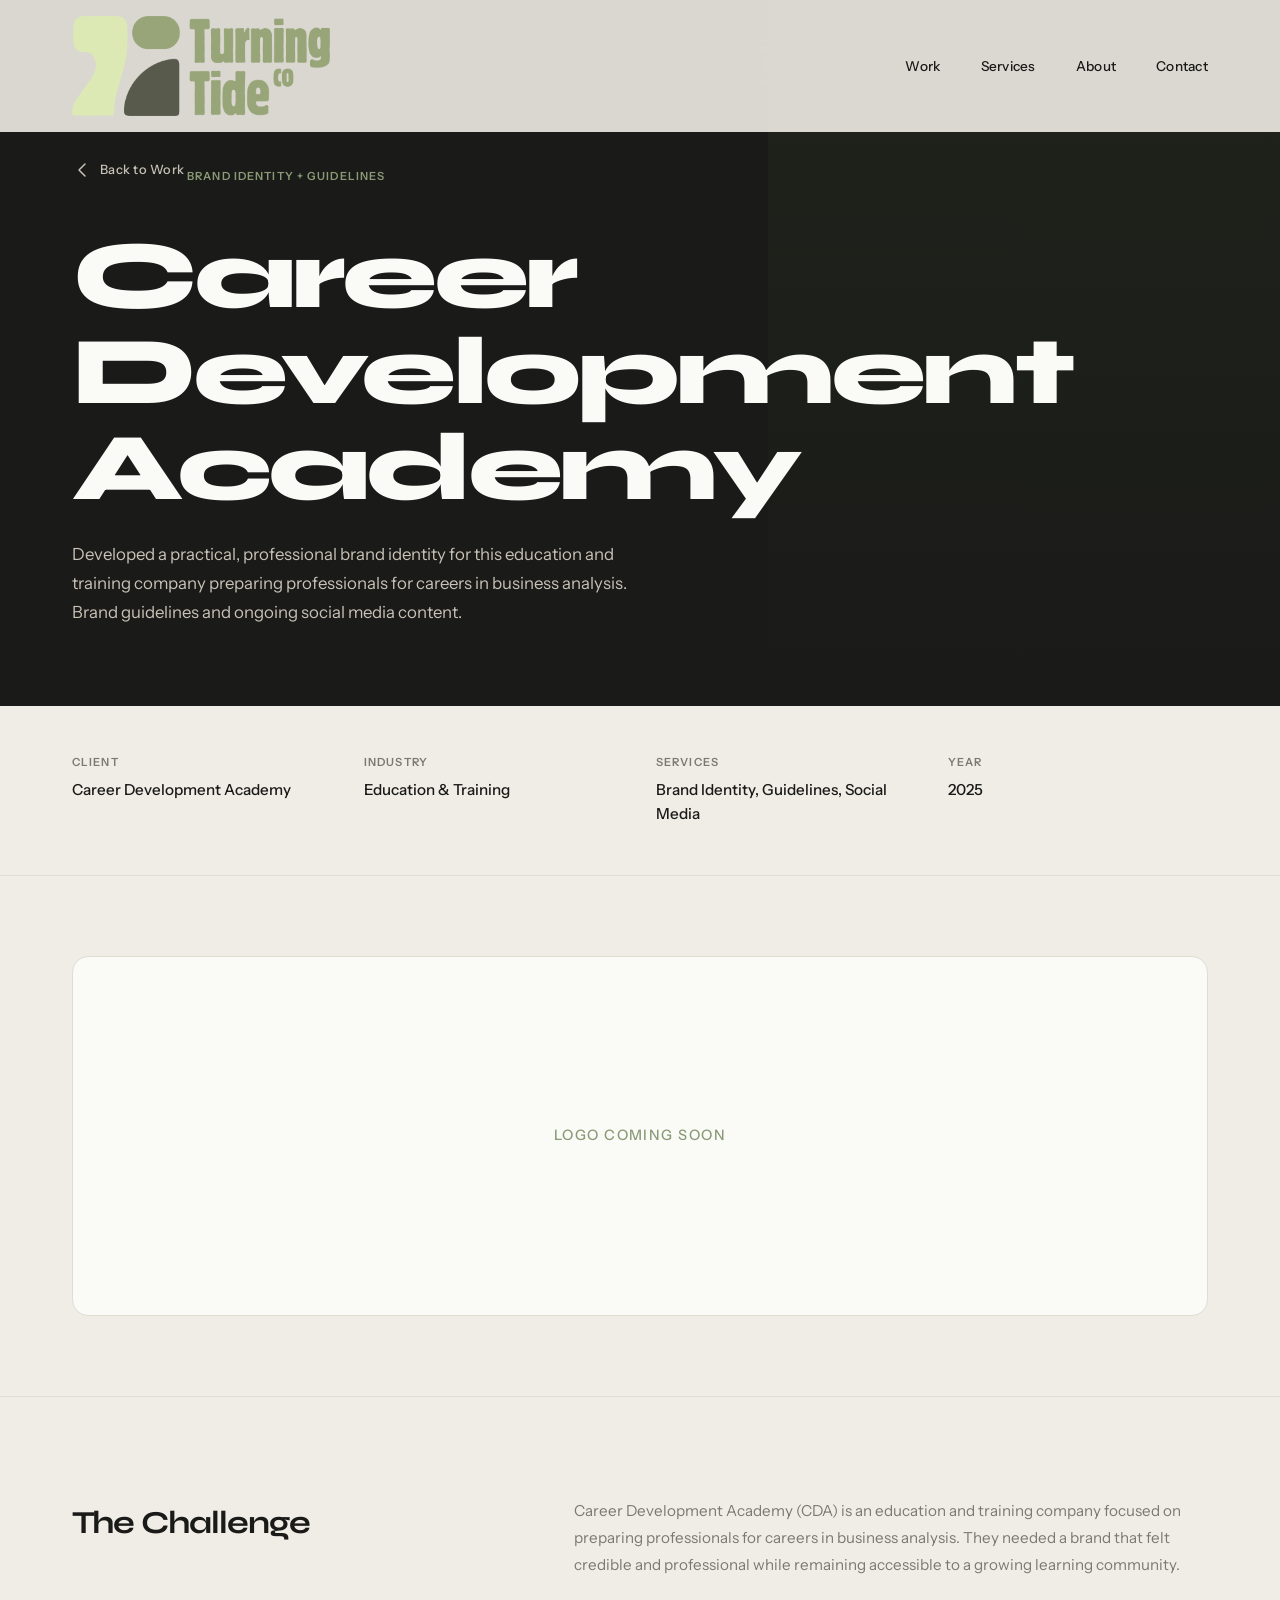
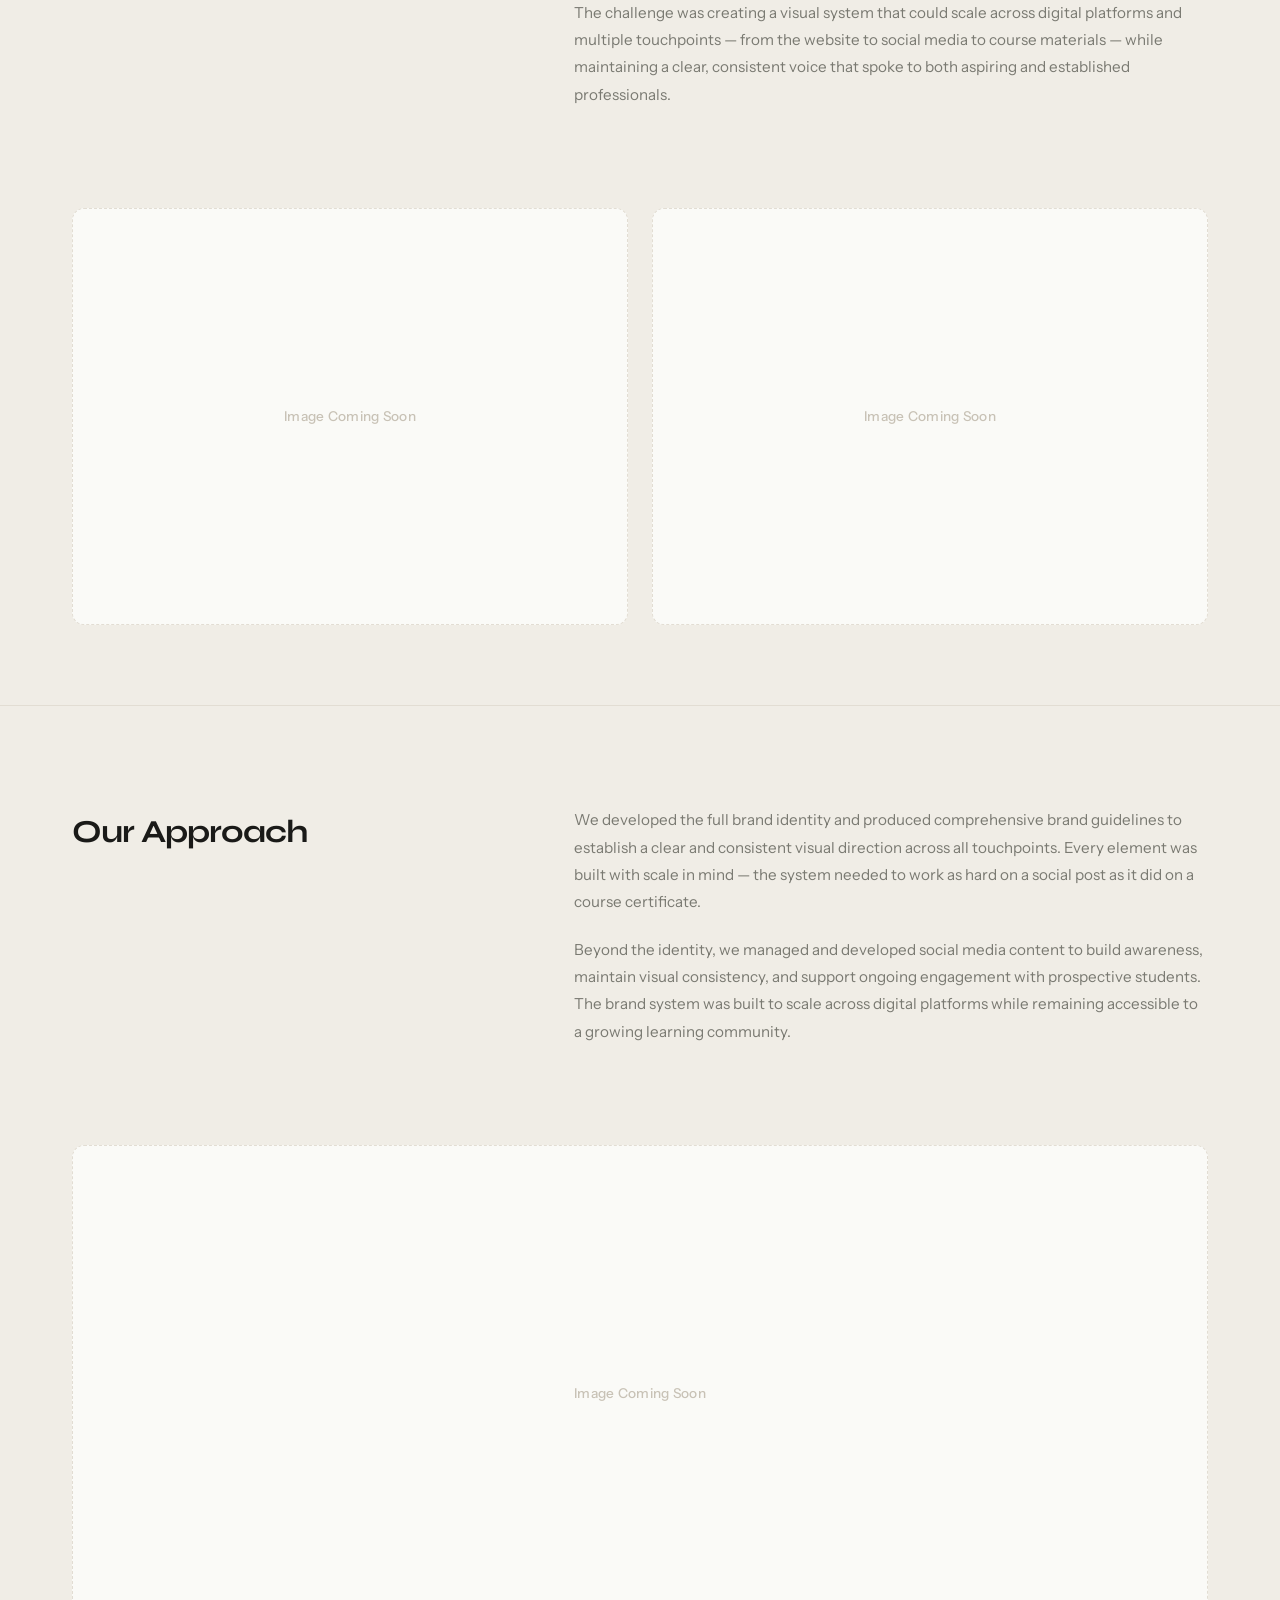
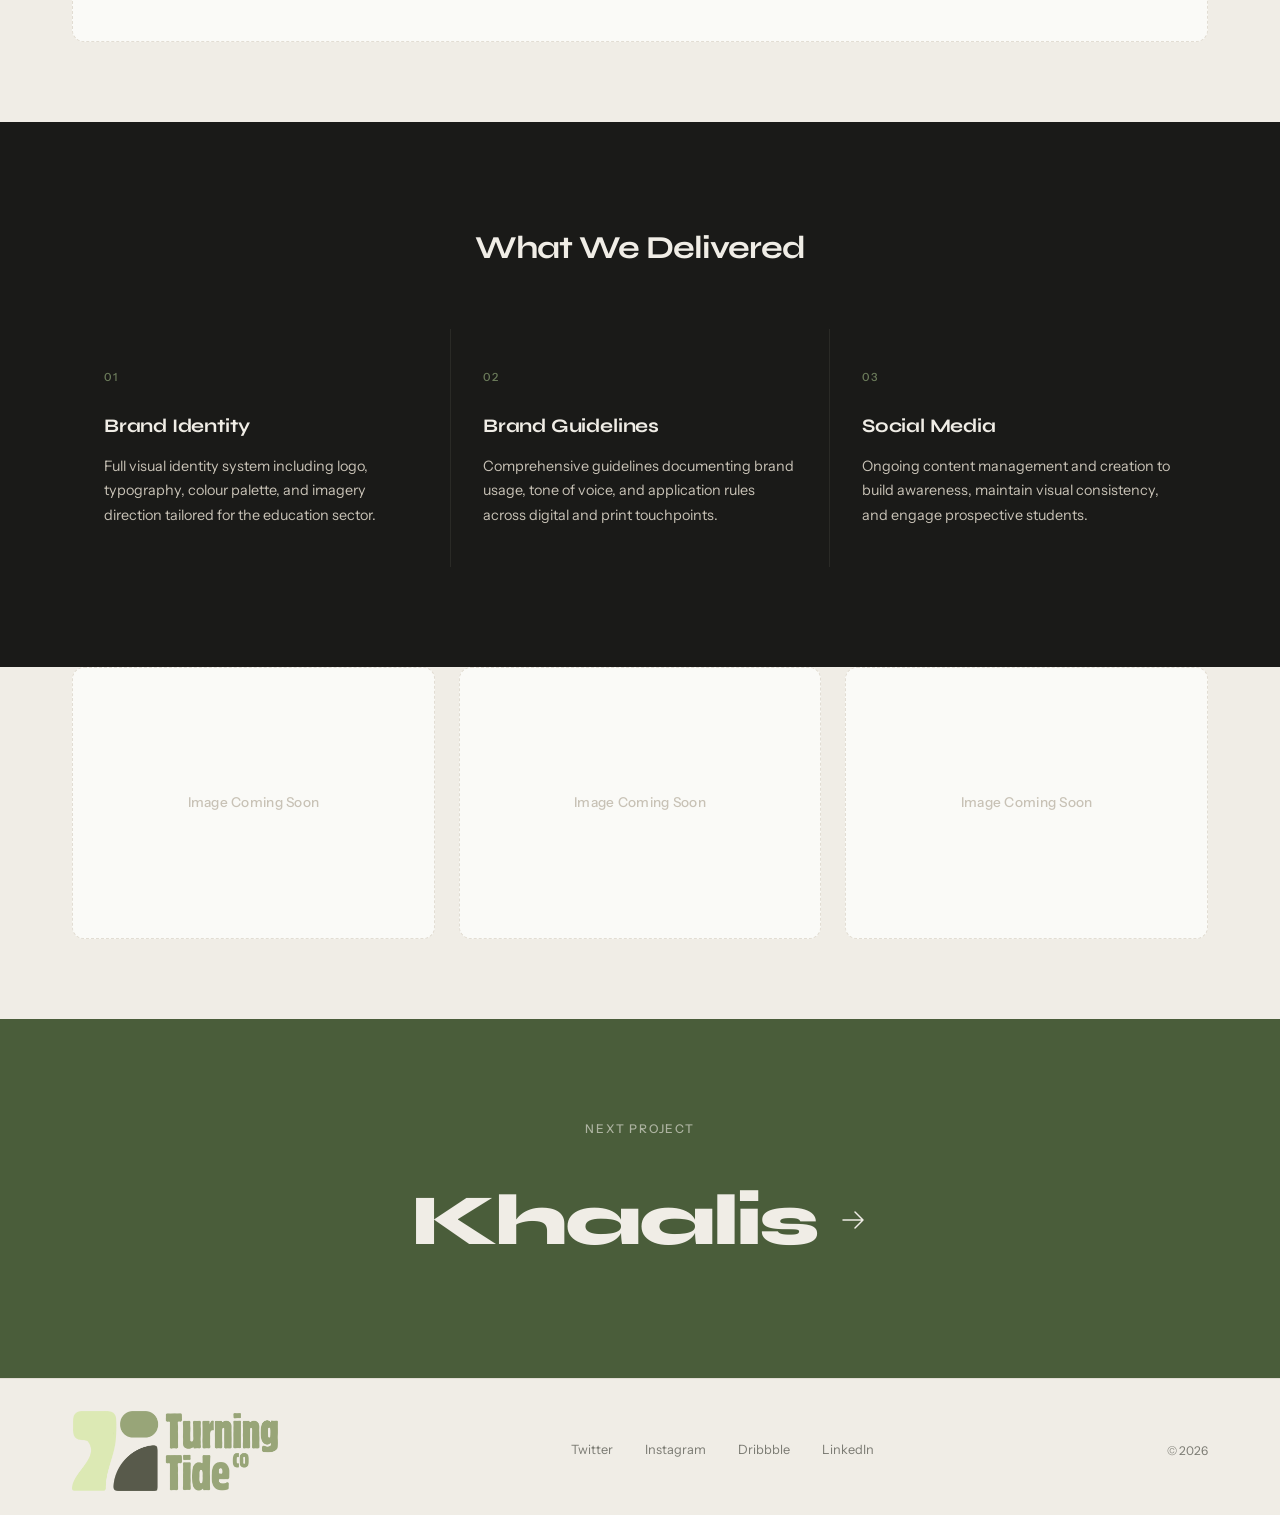
==== commit 2046aab0: "Remove website support from CDA case study CDA deliverables updated to Brand Identity, Brand Guideli" ====
--- a/cda.html
+++ b/cda.html
@@ -42,7 +42,7 @@
       </a>
       <span class="case-hero__category">Brand Identity + Guidelines</span>
       <h1 class="case-hero__title">Career Development Academy</h1>
-      <p class="case-hero__summary">Developed a practical, professional brand identity for this education and training company preparing professionals for careers in business analysis. Brand guidelines, web support, and ongoing social media content.</p>
+      <p class="case-hero__summary">Developed a practical, professional brand identity for this education and training company preparing professionals for careers in business analysis. Brand guidelines and ongoing social media content.</p>
     </div>
   </header>
 
@@ -113,7 +113,7 @@
         <h2 class="case-block__title">Our Approach</h2>
         <div class="case-block__text">
           <p>We developed the full brand identity and produced comprehensive brand guidelines to establish a clear and consistent visual direction across all touchpoints. Every element was built with scale in mind — the system needed to work as hard on a social post as it did on a course certificate.</p>
-          <p>Our role extended beyond identity. We supported the website creation process to ensure the digital presence aligned with the brand system and communicated the academy's offering clearly. We also managed and developed social media content to build awareness, maintain visual consistency, and support ongoing engagement with prospective students.</p>
+          <p>Beyond the identity, we managed and developed social media content to build awareness, maintain visual consistency, and support ongoing engagement with prospective students. The brand system was built to scale across digital platforms while remaining accessible to a growing learning community.</p>
         </div>
       </div>
     </div>
@@ -145,11 +145,6 @@
         </div>
         <div class="case-deliverable">
           <span class="case-deliverable__num">03</span>
-          <h3>Website Support</h3>
-          <p>Supported the website creation process to ensure a cohesive digital presence that reflected the brand system and communicated the offering clearly.</p>
-        </div>
-        <div class="case-deliverable">
-          <span class="case-deliverable__num">04</span>
           <h3>Social Media</h3>
           <p>Ongoing content management and creation to build awareness, maintain visual consistency, and engage prospective students.</p>
         </div>
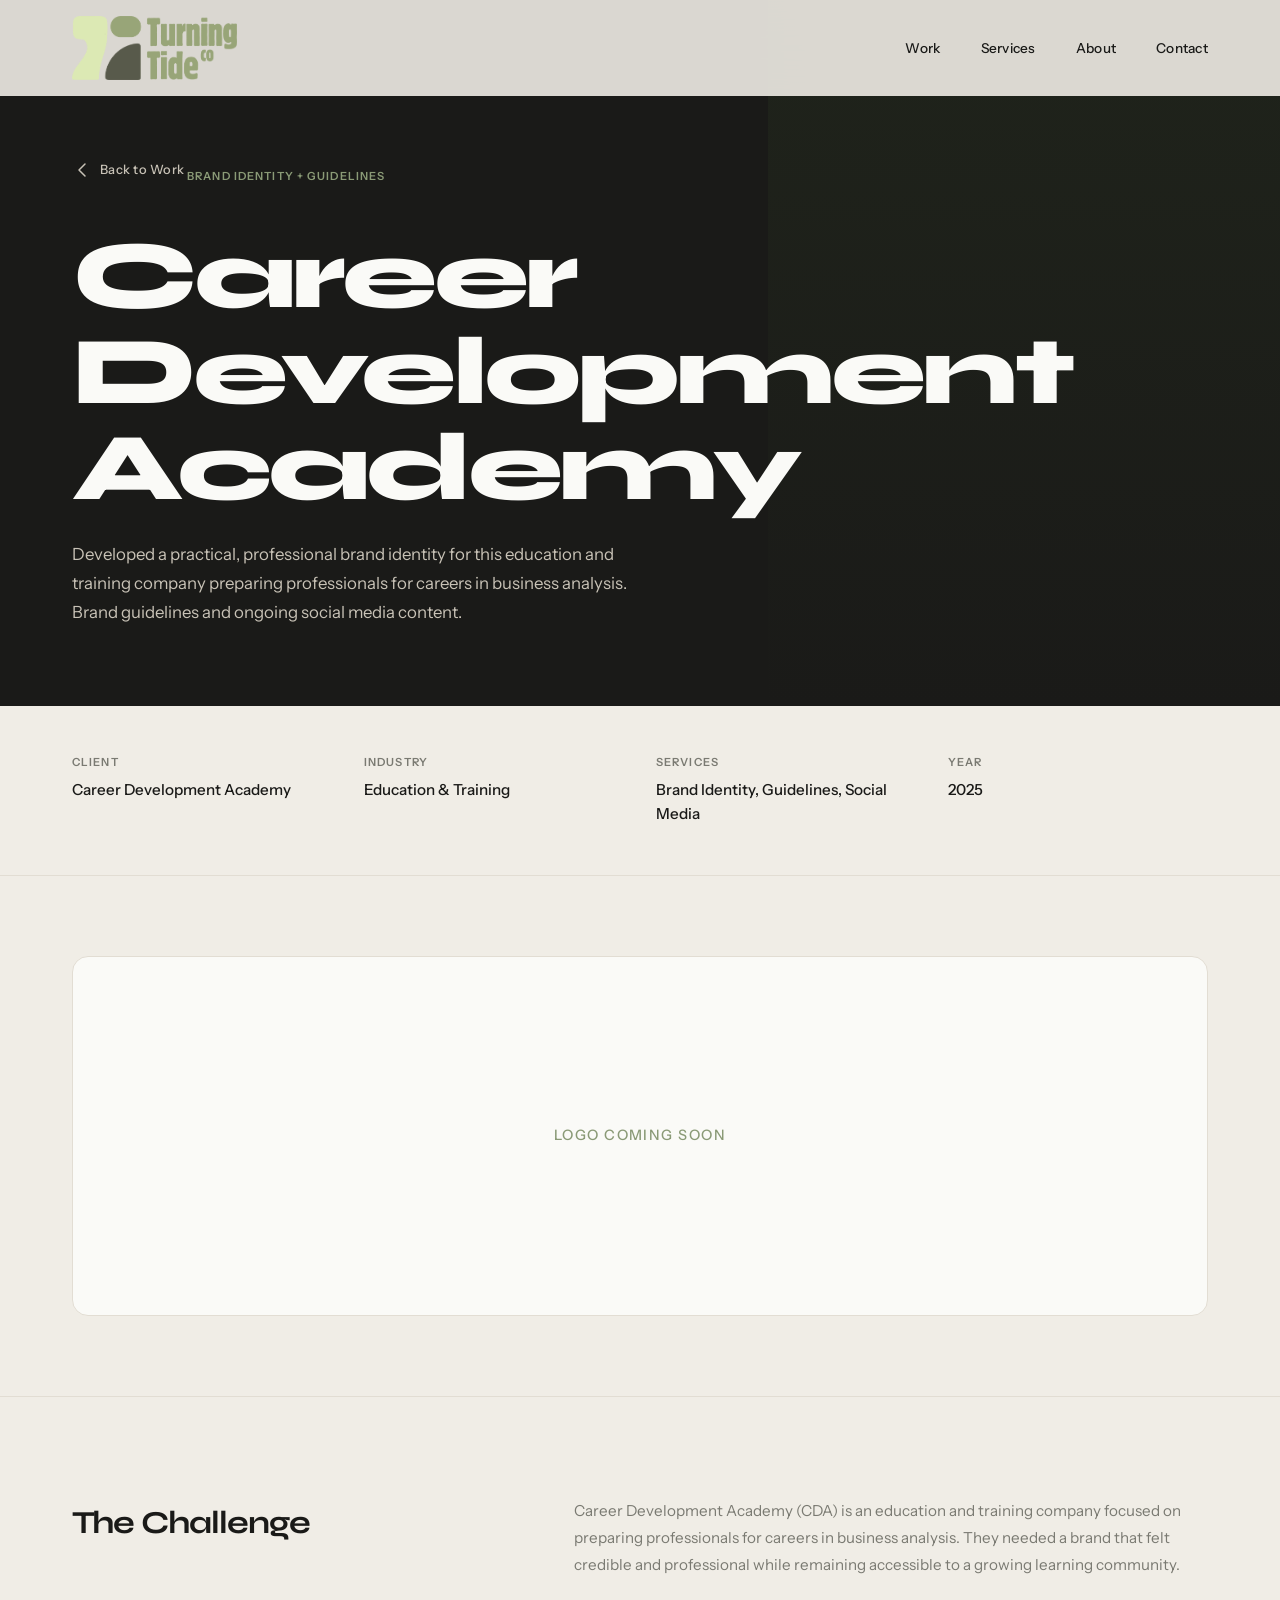
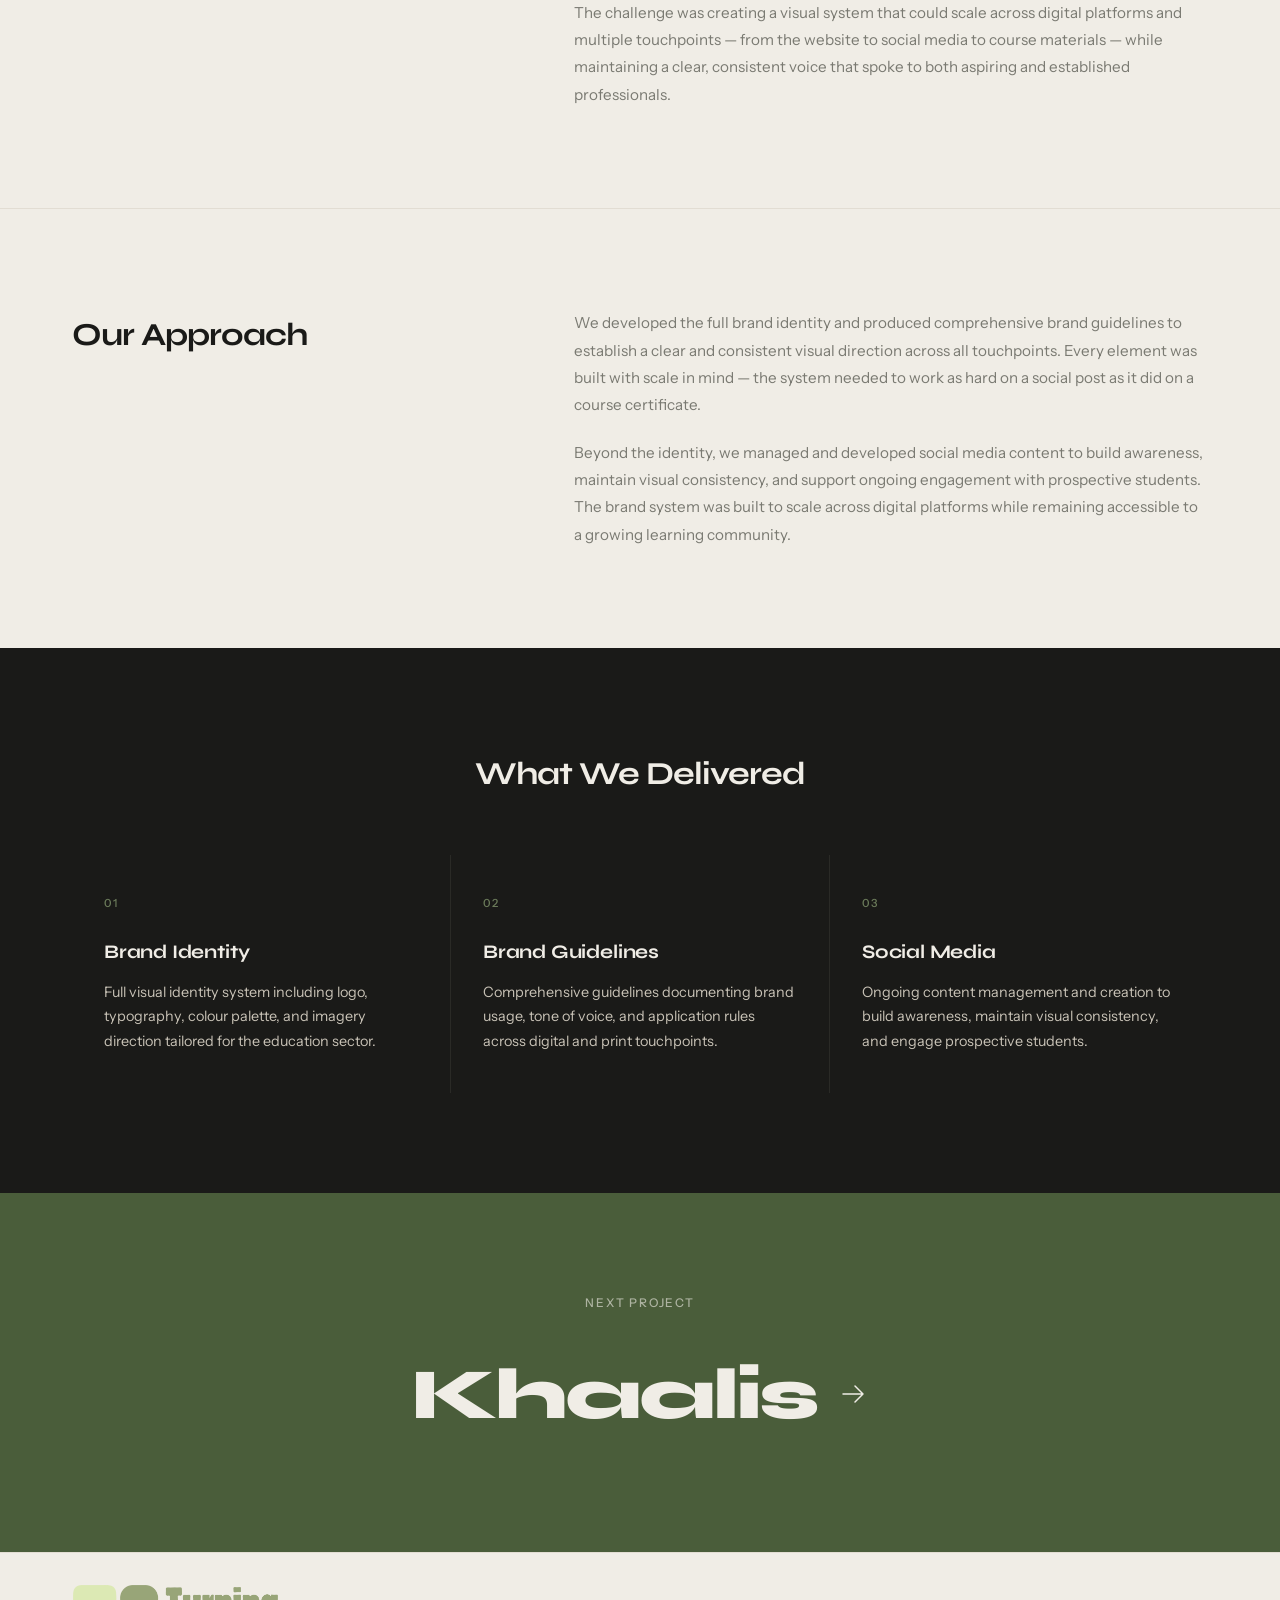
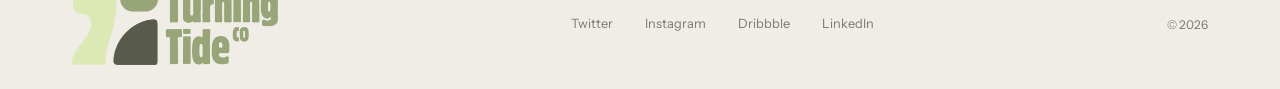
==== commit f5503537: "Remove all image placeholder galleries from case study pages Keep only the logo showcase sections. A" ====
--- a/cda.html
+++ b/cda.html
@@ -92,20 +92,6 @@
     </div>
   </section>
 
-  <!-- Gallery -->
-  <section class="case-gallery">
-    <div class="container">
-      <div class="case-gallery__grid case-gallery__grid--2">
-        <div class="case-gallery__item">
-          <div class="case-gallery__placeholder"><span>Image Coming Soon</span></div>
-        </div>
-        <div class="case-gallery__item">
-          <div class="case-gallery__placeholder"><span>Image Coming Soon</span></div>
-        </div>
-      </div>
-    </div>
-  </section>
-
   <!-- Approach -->
   <section class="case-block">
     <div class="container">
@@ -115,15 +101,6 @@
           <p>We developed the full brand identity and produced comprehensive brand guidelines to establish a clear and consistent visual direction across all touchpoints. Every element was built with scale in mind — the system needed to work as hard on a social post as it did on a course certificate.</p>
           <p>Beyond the identity, we managed and developed social media content to build awareness, maintain visual consistency, and support ongoing engagement with prospective students. The brand system was built to scale across digital platforms while remaining accessible to a growing learning community.</p>
         </div>
-      </div>
-    </div>
-  </section>
-
-  <!-- Full Width Gallery -->
-  <section class="case-gallery">
-    <div class="container">
-      <div class="case-gallery__full">
-        <div class="case-gallery__placeholder case-gallery__placeholder--wide"><span>Image Coming Soon</span></div>
       </div>
     </div>
   </section>
@@ -147,23 +124,6 @@
           <span class="case-deliverable__num">03</span>
           <h3>Social Media</h3>
           <p>Ongoing content management and creation to build awareness, maintain visual consistency, and engage prospective students.</p>
-        </div>
-      </div>
-    </div>
-  </section>
-
-  <!-- Bottom Gallery -->
-  <section class="case-gallery">
-    <div class="container">
-      <div class="case-gallery__grid case-gallery__grid--3">
-        <div class="case-gallery__item">
-          <div class="case-gallery__placeholder"><span>Image Coming Soon</span></div>
-        </div>
-        <div class="case-gallery__item">
-          <div class="case-gallery__placeholder"><span>Image Coming Soon</span></div>
-        </div>
-        <div class="case-gallery__item">
-          <div class="case-gallery__placeholder"><span>Image Coming Soon</span></div>
         </div>
       </div>
     </div>
--- a/styles.css
+++ b/styles.css
@@ -90,7 +90,7 @@
   right: 0;
   z-index: 100;
   padding: 24px 0;
-  transition: all 0.5s var(--ease);
+  transition: background 0.3s var(--ease), padding 0.3s var(--ease);
   mix-blend-mode: difference;
 }
 
@@ -113,7 +113,7 @@
 }
 
 .nav__logo-icon {
-  height: 100px;
+  height: 64px;
   width: auto;
 }
 
@@ -366,7 +366,7 @@
   align-items: center;
   justify-content: center;
   height: 240px;
-  padding: 40px;
+  padding: 20px;
   background: var(--cream);
   border-bottom: 1px solid var(--cream-dark);
 }
@@ -374,6 +374,8 @@
 .work-card__logo img {
   max-height: 100%;
   max-width: 100%;
+  width: auto;
+  height: 100%;
   object-fit: contain;
 }
 
@@ -765,6 +767,74 @@
   background: var(--khaki-dark);
 }
 
+/* Contact Success Message */
+.contact__success {
+  display: none;
+  flex-direction: column;
+  align-items: flex-start;
+  padding: 48px 40px;
+  background: var(--white);
+  border: 1px solid var(--cream-dark);
+  border-radius: 16px;
+  animation: successFade 0.5s var(--ease);
+}
+
+.contact__success.active {
+  display: flex;
+}
+
+.contact__form.hidden {
+  display: none;
+}
+
+.contact__success-icon {
+  color: var(--khaki-dark);
+  margin-bottom: 24px;
+}
+
+.contact__success-title {
+  font-family: var(--font-heading);
+  font-size: 1.8rem;
+  font-weight: 700;
+  letter-spacing: -0.02em;
+  color: var(--charcoal);
+  margin-bottom: 12px;
+}
+
+.contact__success-text {
+  font-size: 0.95rem;
+  color: var(--text-muted);
+  line-height: 1.7;
+  margin-bottom: 32px;
+  max-width: 400px;
+}
+
+.contact__success-btn {
+  background: transparent;
+  border: none;
+  padding: 0;
+  font-family: var(--font-body);
+  font-size: 0.8rem;
+  font-weight: 600;
+  letter-spacing: 0.08em;
+  text-transform: uppercase;
+  color: var(--khaki-dark);
+  cursor: pointer;
+  border-bottom: 1px solid var(--khaki-dark);
+  padding-bottom: 4px;
+  transition: all 0.3s var(--ease);
+}
+
+.contact__success-btn:hover {
+  color: var(--charcoal);
+  border-color: var(--charcoal);
+}
+
+@keyframes successFade {
+  from { opacity: 0; transform: translateY(12px); }
+  to { opacity: 1; transform: translateY(0); }
+}
+
 /* --- Footer --- */
 .footer {
   padding: 32px 0;
@@ -1228,18 +1298,40 @@
   /* Mobile Nav - fullscreen overlay */
   .nav {
     padding: 16px 0;
+    mix-blend-mode: normal;
+    background: transparent;
+    z-index: 1000;
+    transform: translateZ(0);
+    -webkit-transform: translateZ(0);
+    will-change: transform;
   }
 
   .nav--scrolled {
     padding: 12px 0;
-  }
-
-  /* When menu is open, disable blend mode so nav sits on top cleanly */
+    background: var(--cream);
+    backdrop-filter: none;
+    -webkit-backdrop-filter: none;
+    border-bottom: 1px solid var(--cream-dark);
+  }
+
+  .nav__inner {
+    pointer-events: auto;
+  }
+
+  /* On mobile over the hero, keep toggle white */
+  .nav .nav__toggle span {
+    background: var(--white);
+  }
+
+  .nav--scrolled .nav__toggle span {
+    background: var(--charcoal);
+  }
+
+  /* When menu is open, nav sits on top cleanly */
   .nav.nav--open {
-    mix-blend-mode: normal;
     background: var(--charcoal);
     position: fixed;
-    z-index: 200;
+    z-index: 1000;
   }
 
   .nav.nav--open .nav__logo {
@@ -1258,7 +1350,7 @@
     align-items: center;
     gap: 40px;
     background: var(--charcoal);
-    z-index: 199;
+    z-index: 999;
     padding-top: 80px;
   }
 
@@ -1295,12 +1387,16 @@
 
   .nav__toggle {
     display: flex;
-    z-index: 201;
-    width: 44px;
-    height: 44px;
+    position: relative;
+    z-index: 1001;
+    width: 48px;
+    height: 48px;
     align-items: center;
     justify-content: center;
     -webkit-tap-highlight-color: transparent;
+    pointer-events: auto;
+    touch-action: manipulation;
+    cursor: pointer;
   }
 
   .nav__toggle.active span {
@@ -1317,7 +1413,7 @@
 
   /* Nav logo mobile */
   .nav__logo-icon {
-    height: 60px;
+    height: 42px;
   }
 
   /* Hero mobile */
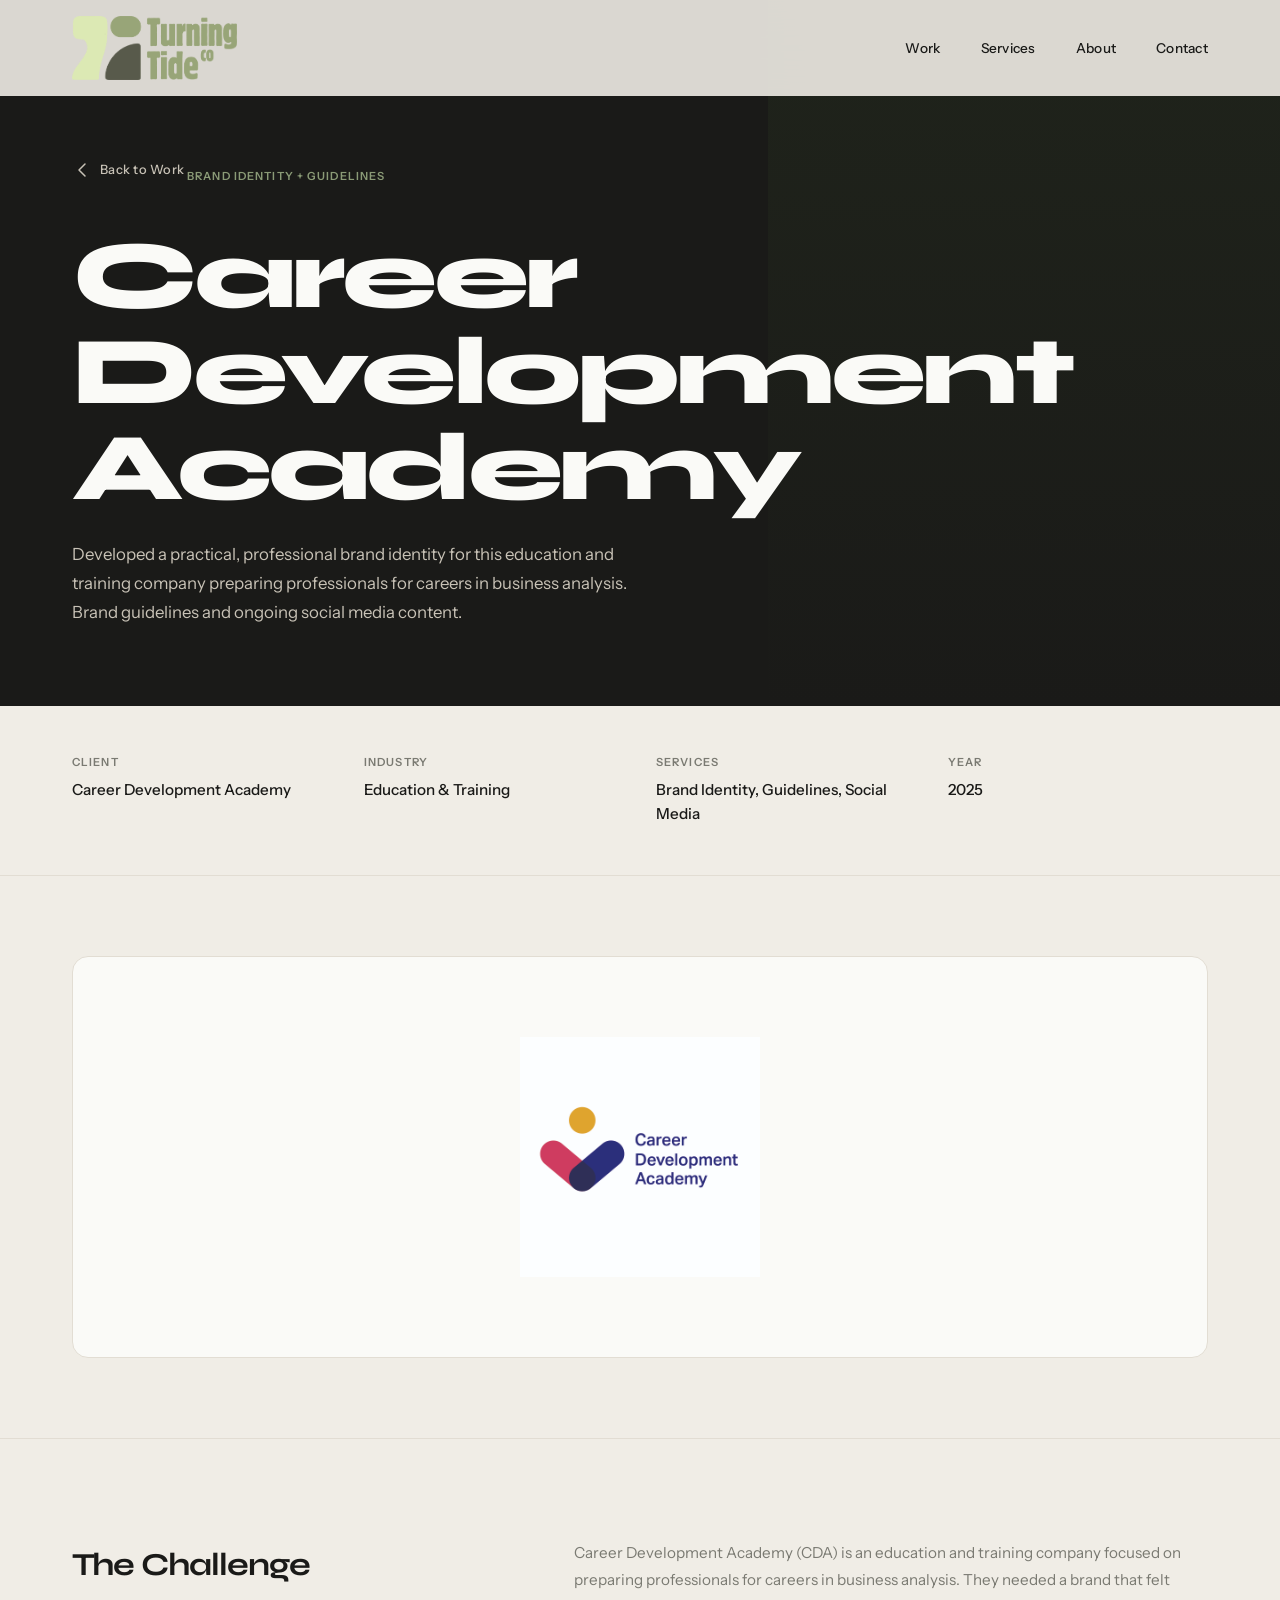
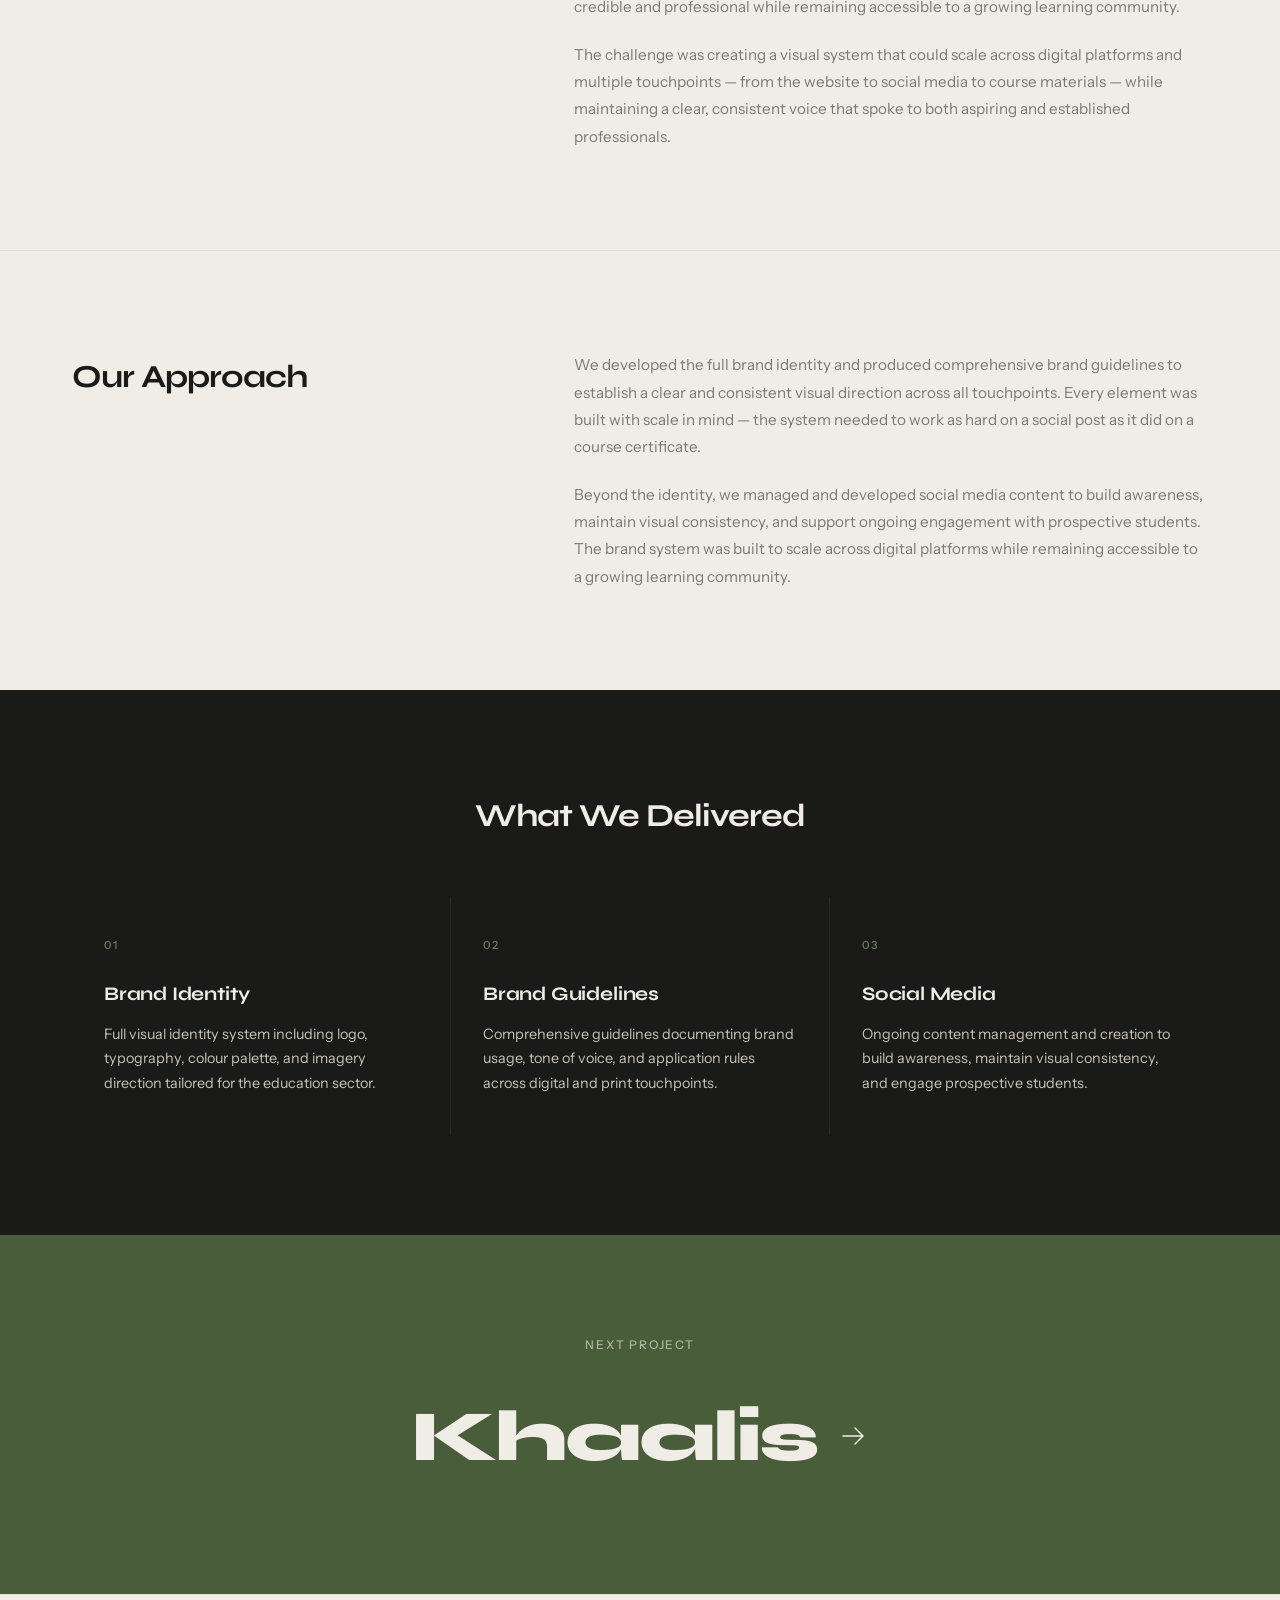
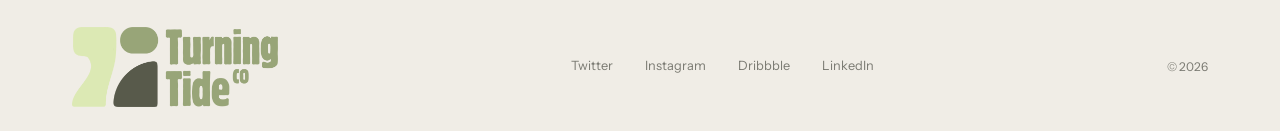
==== commit 08f4334d: "Add CDA logo to homepage card and case study page https://claude.ai/code/session_01K2GkfzsZqwyNvb2Cc" ====
--- a/cda.html
+++ b/cda.html
@@ -73,8 +73,8 @@
   <!-- Brand Logo Display -->
   <section class="case-showcase">
     <div class="container">
-      <div class="case-showcase__logo case-showcase__logo--placeholder">
-        <span>Logo Coming Soon</span>
+      <div class="case-showcase__logo">
+        <img src="cda-logo.jpg" alt="CDA brand logo">
       </div>
     </div>
   </section>
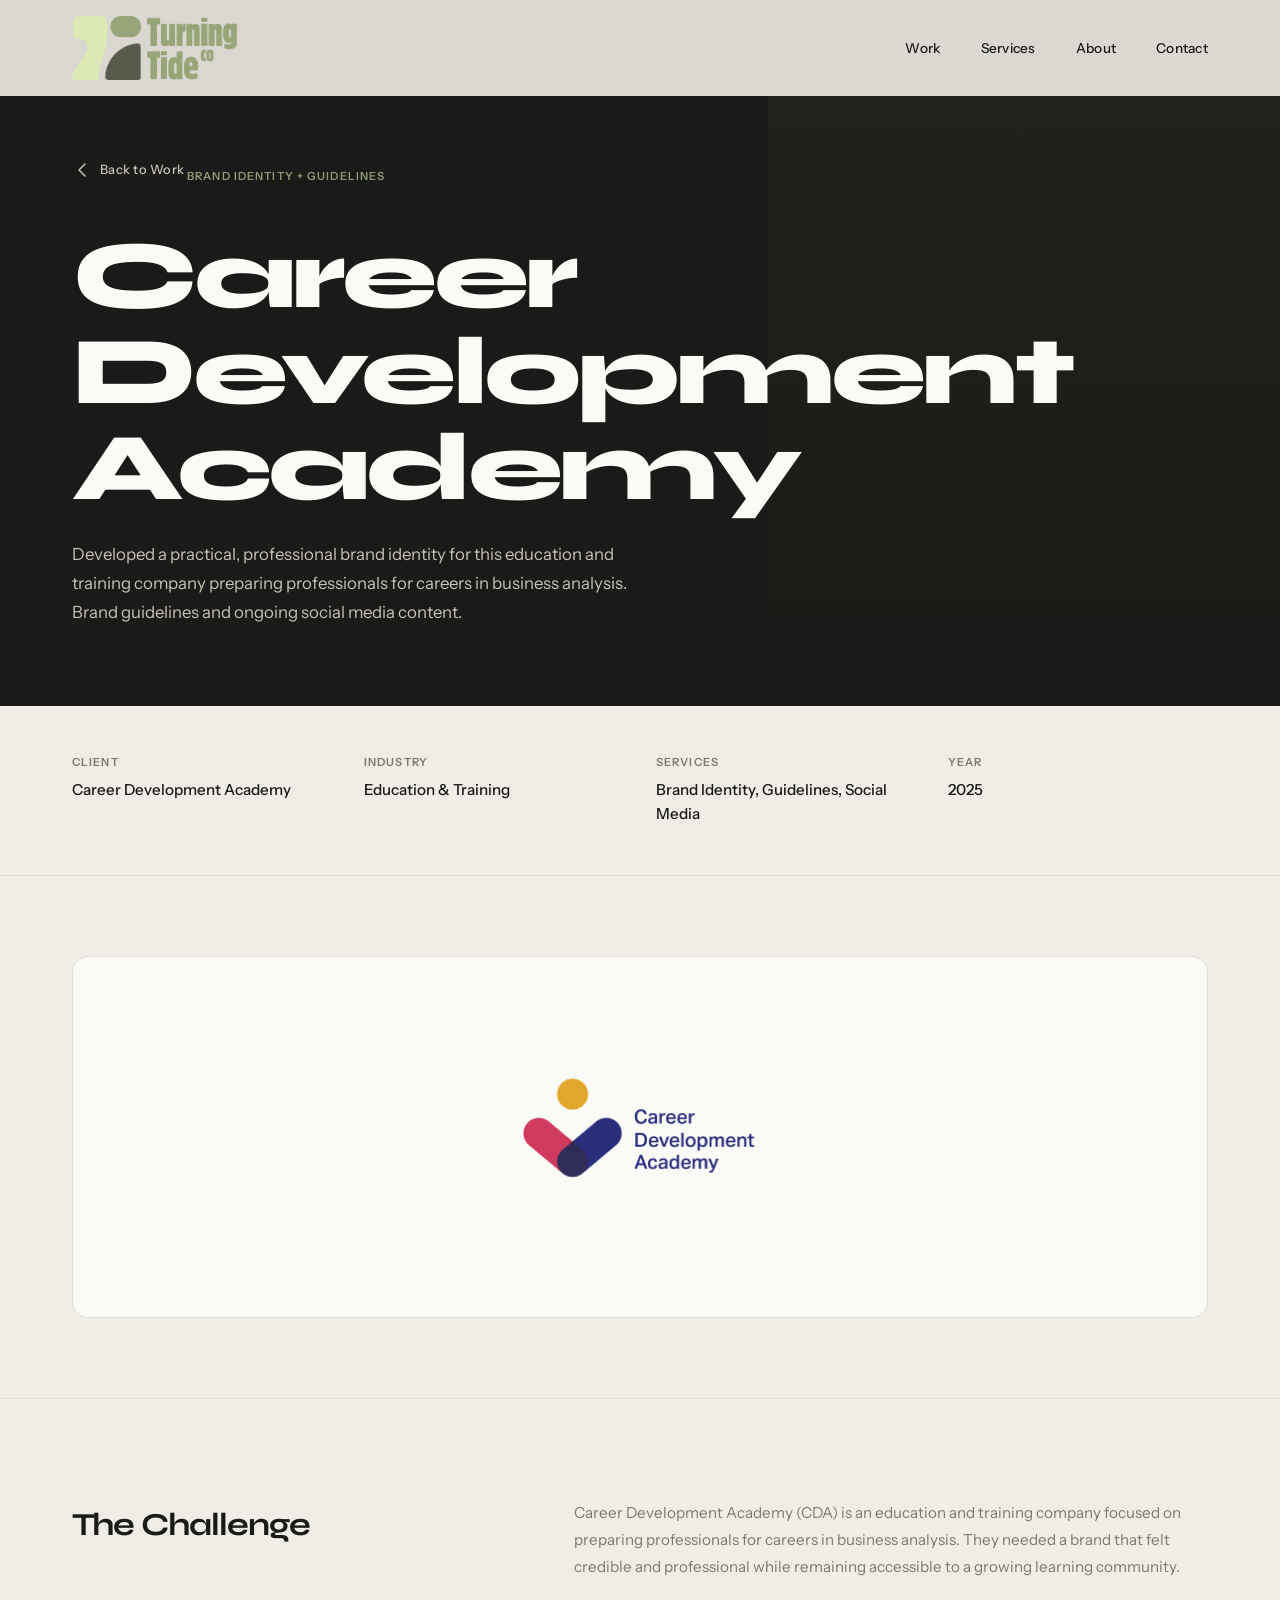
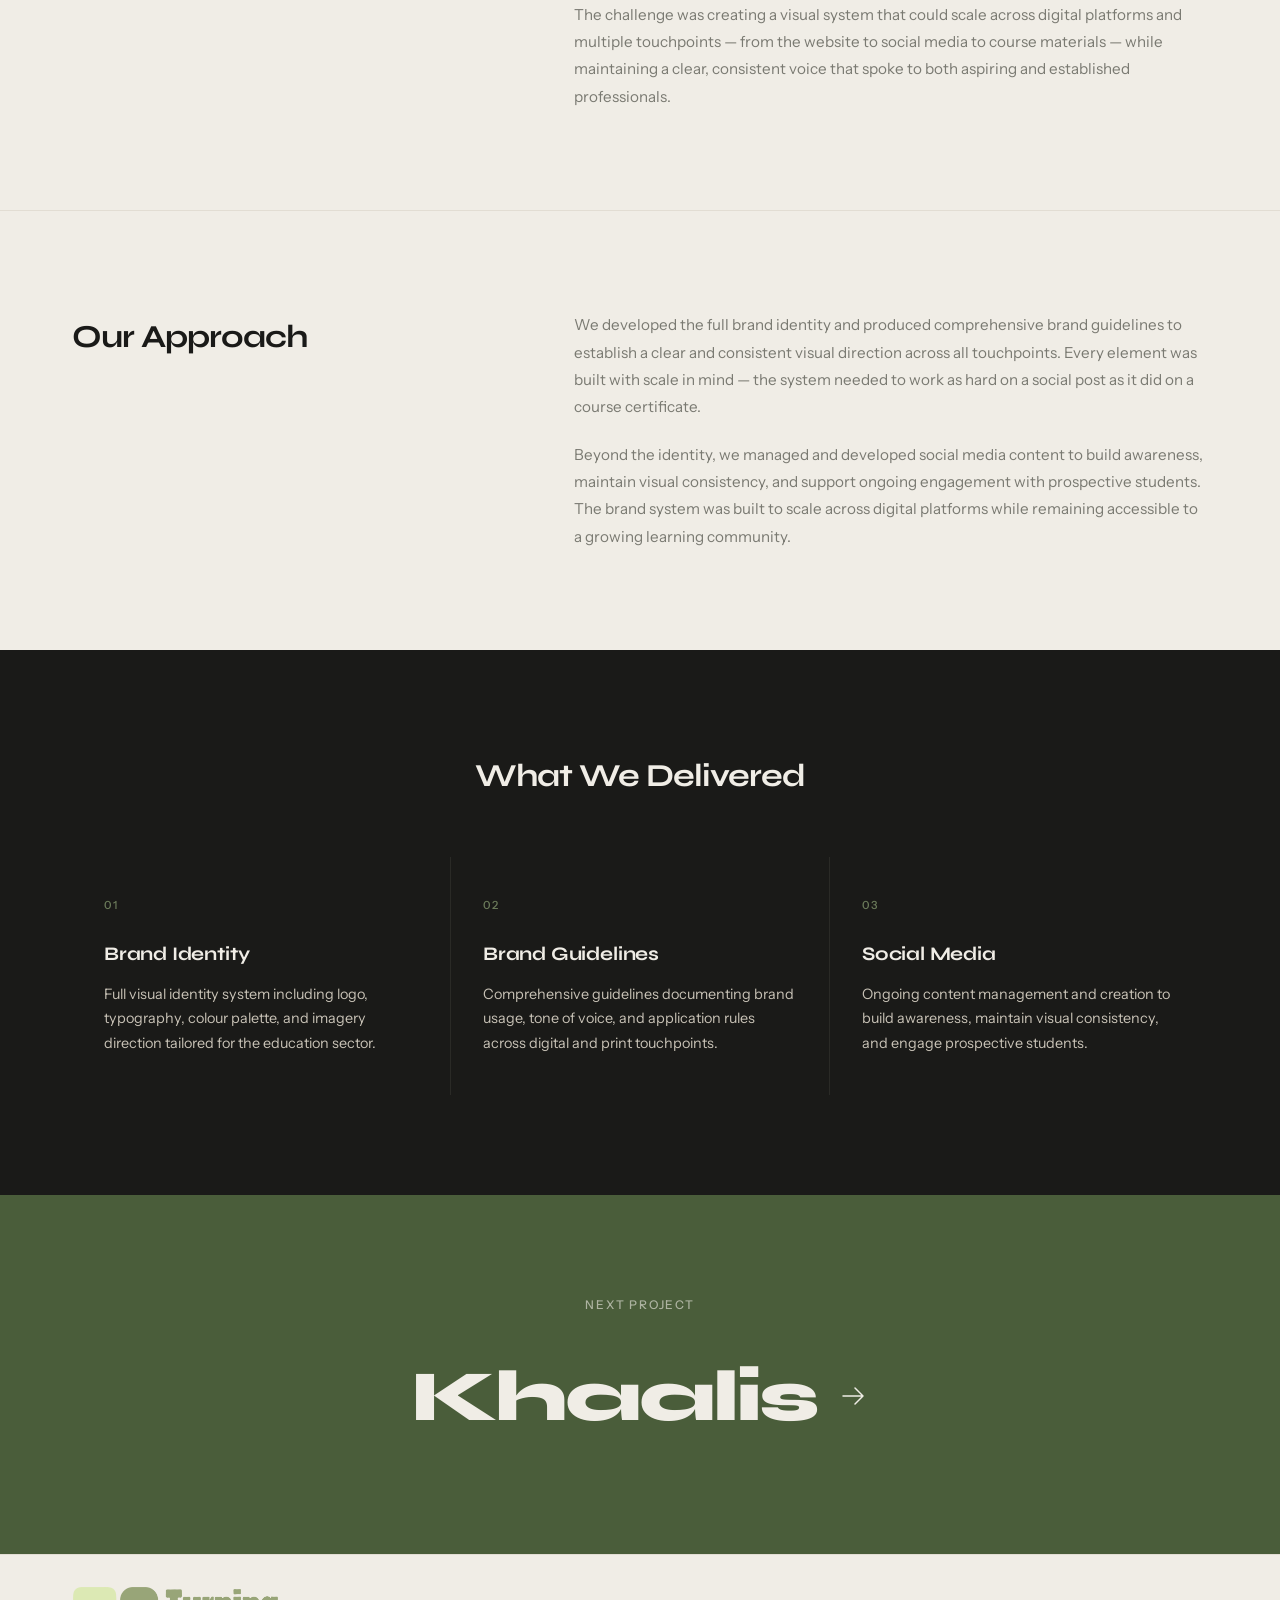
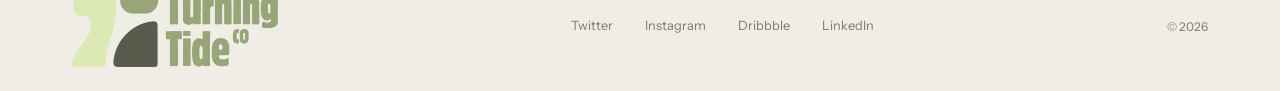
==== commit b01311cd: "Update CDA and Wokology logos, dark background for Wokology CDA updated to new cda-logo.png. Wokolog" ====
--- a/cda.html
+++ b/cda.html
@@ -74,7 +74,7 @@
   <section class="case-showcase">
     <div class="container">
       <div class="case-showcase__logo">
-        <img src="cda-logo.jpg" alt="CDA brand logo">
+        <img src="cda-logo.png" alt="CDA brand logo">
       </div>
     </div>
   </section>
--- a/styles.css
+++ b/styles.css
@@ -366,7 +366,7 @@
   align-items: center;
   justify-content: center;
   height: 240px;
-  padding: 20px;
+  padding: 12px;
   background: var(--cream);
   border-bottom: 1px solid var(--cream-dark);
 }
@@ -379,6 +379,10 @@
   object-fit: contain;
 }
 
+.work-card__logo--dark {
+  background: var(--charcoal);
+}
+
 .work-card__logo--placeholder {
   background: var(--charcoal);
 }
@@ -389,6 +393,11 @@
   font-weight: 800;
   color: var(--khaki-light);
   letter-spacing: -0.04em;
+}
+
+.case-showcase__logo--dark {
+  background: var(--charcoal);
+  border-color: var(--charcoal);
 }
 
 .case-showcase__logo--placeholder {
@@ -1019,13 +1028,13 @@
   background: var(--white);
   border: 1px solid var(--cream-dark);
   border-radius: 16px;
-  padding: 80px;
+  padding: 40px;
   min-height: 360px;
 }
 
 .case-showcase__logo img {
   max-width: 100%;
-  max-height: 240px;
+  max-height: 280px;
   object-fit: contain;
 }
 
@@ -1463,12 +1472,12 @@
   }
 
   .case-showcase__logo {
-    padding: 40px 24px;
+    padding: 24px 16px;
     min-height: 200px;
   }
 
   .case-showcase__logo img {
-    max-height: 140px;
+    max-height: 160px;
   }
 
   .case-block {
@@ -1523,16 +1532,36 @@
 
   .work__grid {
     grid-template-columns: 1fr;
-    gap: 24px;
+    gap: 20px;
+  }
+
+  .work-card {
+    border-radius: 12px;
   }
 
   .work-card__logo {
-    height: 80px;
-    padding: 16px;
+    height: auto;
+    padding: 0;
+    background: none;
+    border-bottom: none;
+    position: absolute;
+    top: 24px;
+    right: 24px;
+    width: 52px;
+    height: 52px;
+    border-radius: 10px;
+    background: var(--cream);
+    border: 1px solid var(--cream-dark);
+    padding: 4px;
+  }
+
+  .work-card {
+    position: relative;
   }
 
   .work-card__body {
     padding: 24px;
+    padding-right: 90px;
   }
 
   .work-card__title {
@@ -1541,17 +1570,23 @@
 
   .work-card__desc {
     font-size: 0.85rem;
+    padding-right: 0;
+  }
+
+  .work-card__category {
+    margin-bottom: 4px;
   }
 
   .work-card__buttons {
-    flex-direction: column;
-    gap: 8px;
+    flex-direction: row;
+    flex-wrap: wrap;
+    gap: 10px;
+    margin-top: 16px;
   }
 
   .work-card__btn {
-    width: 100%;
-    text-align: center;
-    padding: 14px 24px;
+    padding: 12px 20px;
+    font-size: 0.7rem;
   }
 
   /* Services mobile */
@@ -1762,8 +1797,16 @@
   }
 
   .work-card__logo {
-    height: 70px;
-    padding: 12px;
+    width: 44px;
+    height: 44px;
+    top: 20px;
+    right: 20px;
+    padding: 4px;
+  }
+
+  .work-card__body {
+    padding: 20px;
+    padding-right: 76px;
   }
 
   .about__stats {
